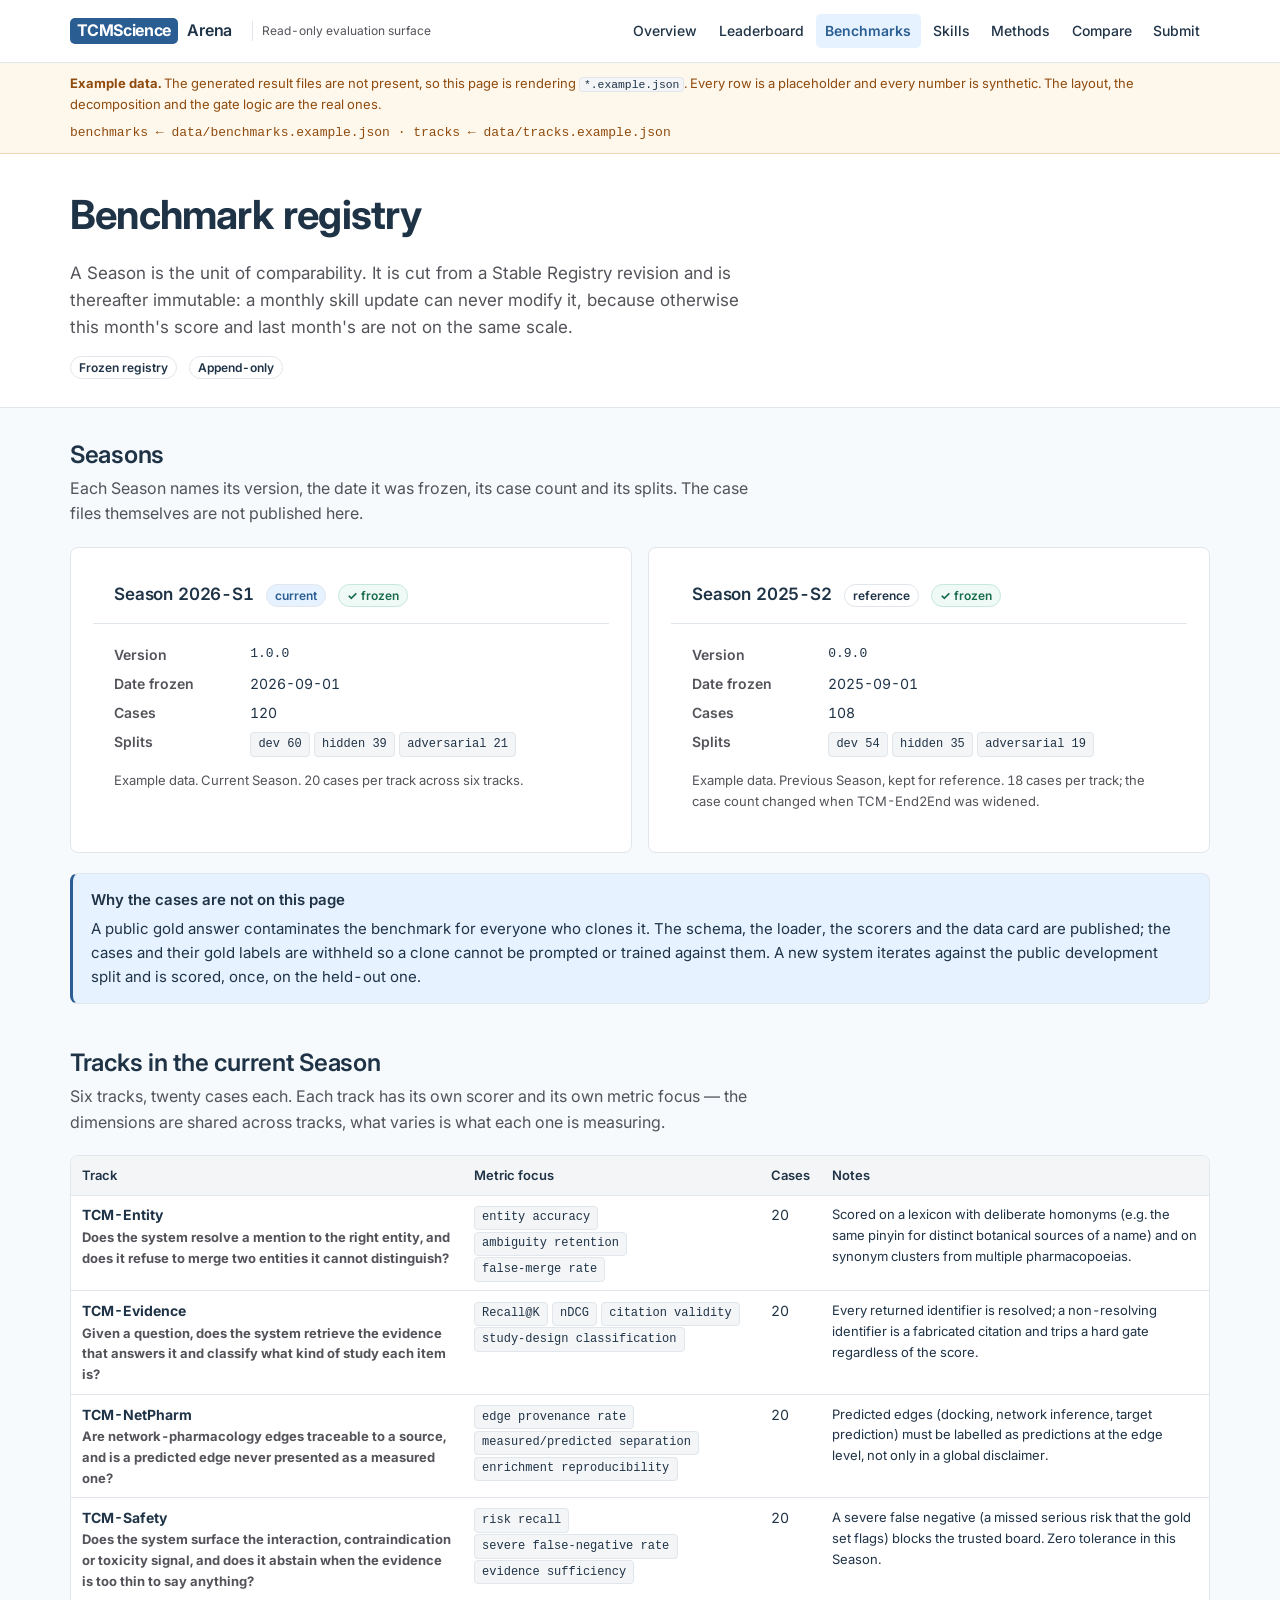
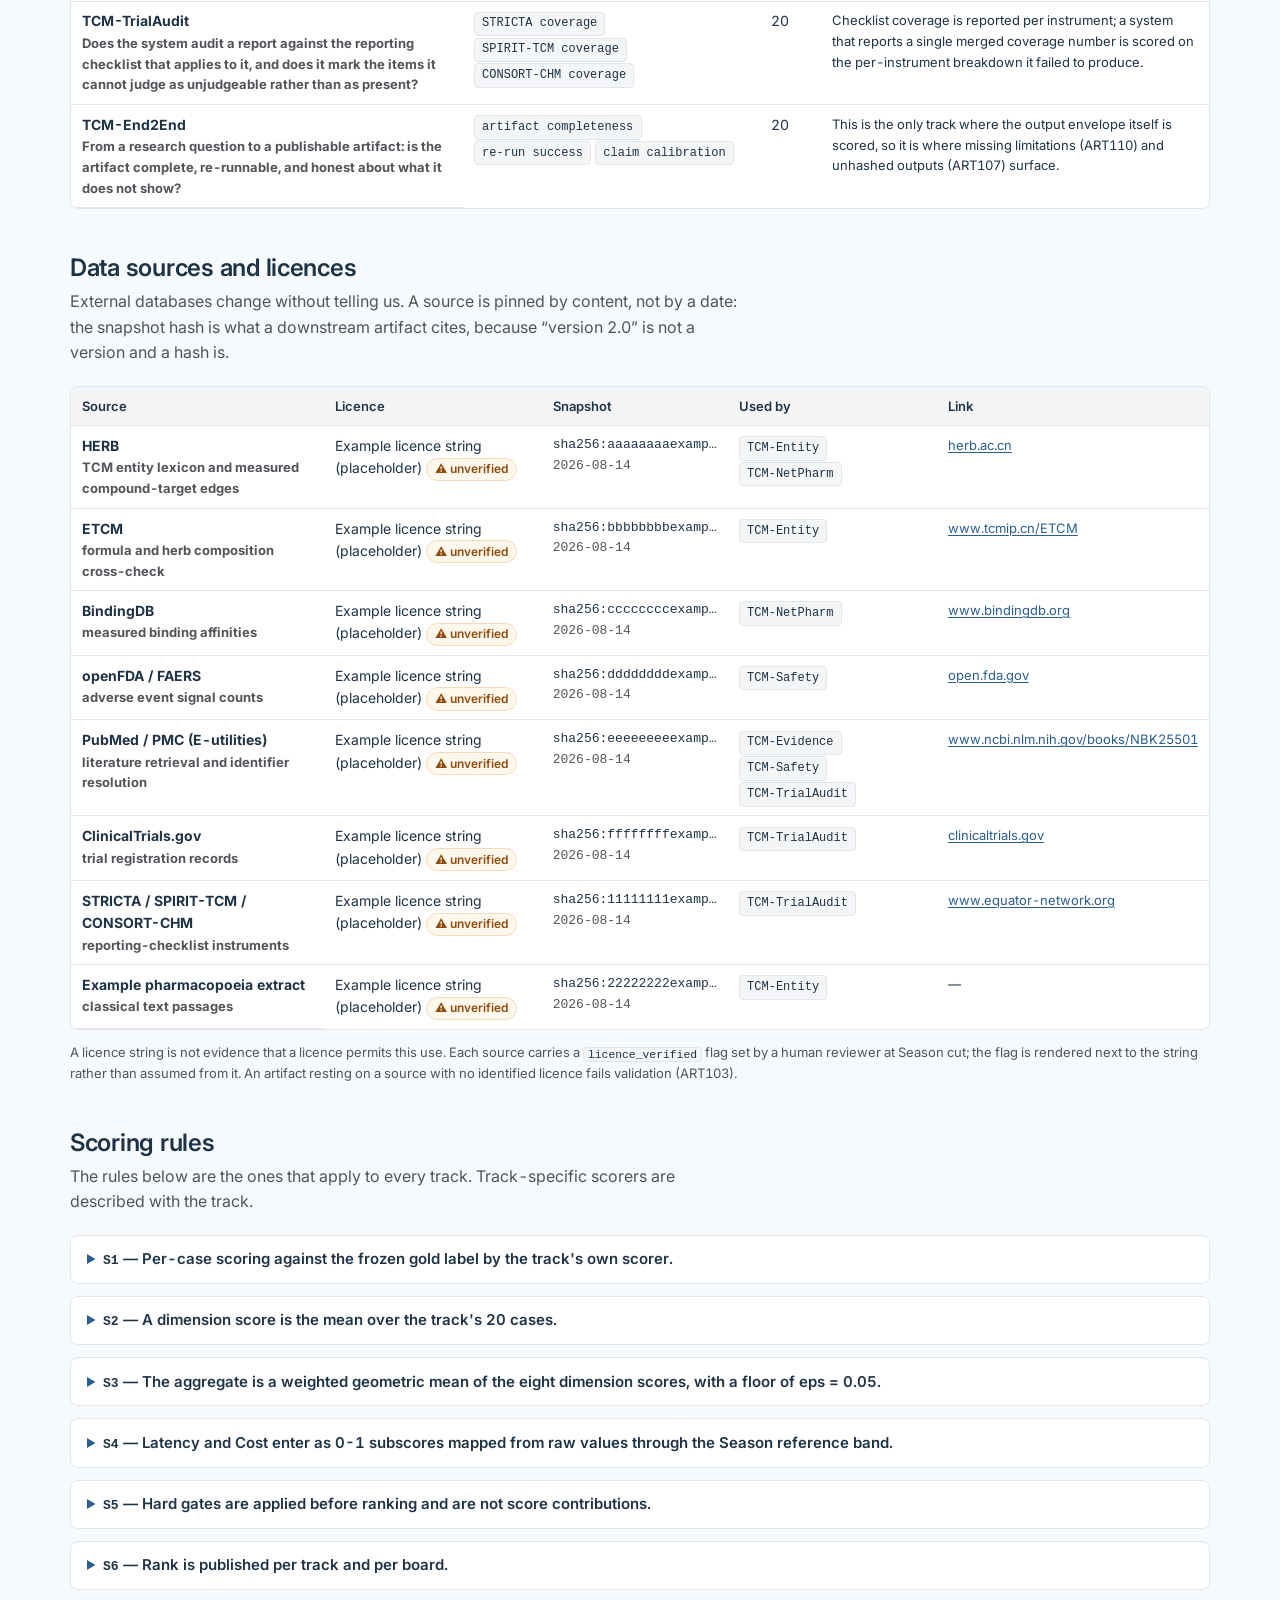
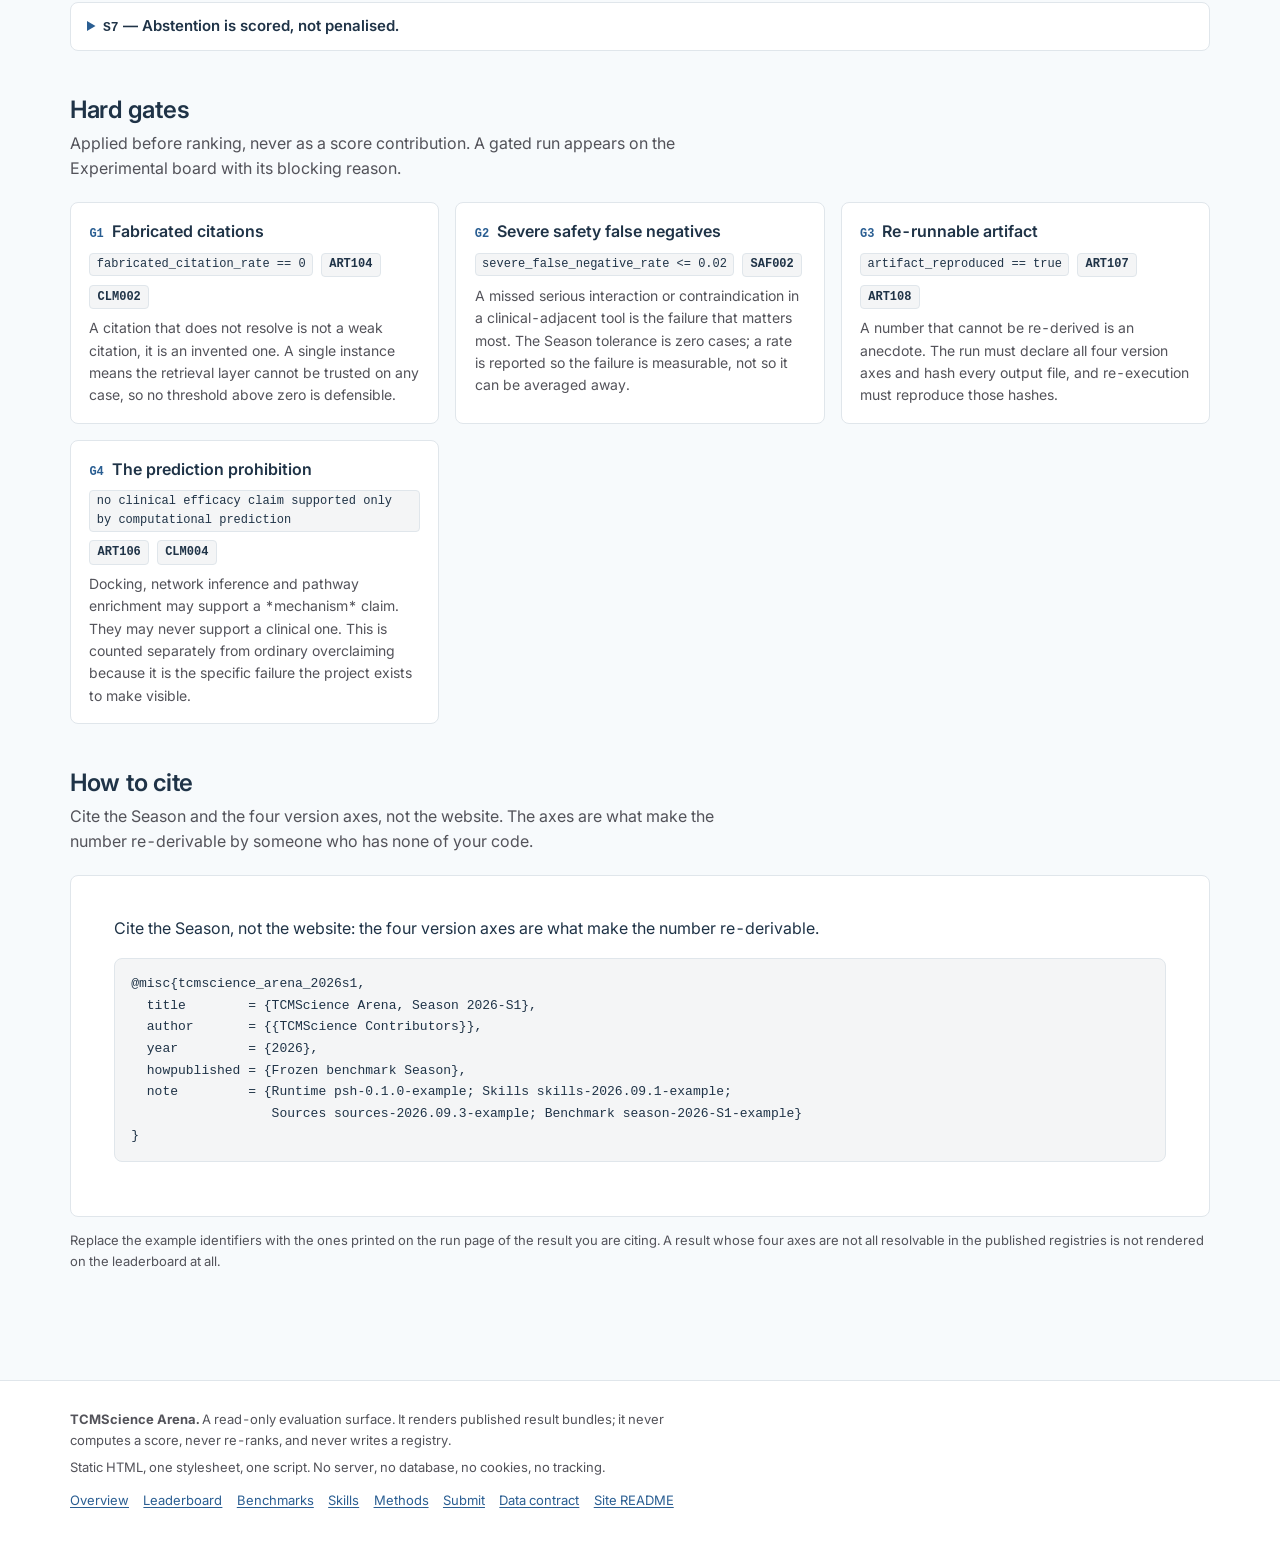
==== arena/web/benchmarks.html @ cb2411a2 "Governance layer: contracts, compiled skills, registry, benchmark harness, Arena (all changes except" ====
<!DOCTYPE html>
<html lang="en">
<head>
<meta charset="utf-8">
<meta name="viewport" content="width=device-width, initial-scale=1">
<title>Benchmark registry — TCMScience Arena</title>
<meta name="description" content="The frozen TCMScience benchmark registry: Seasons, dates frozen, tracks, data sources with licences, scoring rules and how to cite.">
<link rel="preconnect" href="https://fonts.googleapis.com">
<link rel="preconnect" href="https://fonts.gstatic.com" crossorigin>
<link rel="stylesheet" href="https://fonts.googleapis.com/css2?family=Inter:wght@300;400;500;600;700&display=swap">
<link rel="stylesheet" href="assets/style.css">
</head>
<body data-page="benchmarks">
<a class="skip-link" href="#main">Skip to content</a>

<header class="site-header">
  <div class="wrap site-header__inner">
    <a class="brand" href="index.html">
      <span class="brand__mark">TCMScience</span>
      <span class="brand__name">Arena</span>
    </a>
    <span class="brand__sub">Read-only evaluation surface</span>
    <nav class="nav" aria-label="Primary">
      <ul class="nav__list">
        <li><a class="nav__link" href="index.html">Overview</a></li>
        <li><a class="nav__link" href="leaderboard.html">Leaderboard</a></li>
        <li><a class="nav__link" href="benchmarks.html" aria-current="page">Benchmarks</a></li>
        <li><a class="nav__link" href="skills.html">Skills</a></li>
        <li><a class="nav__link" href="methods.html">Methods</a></li>
        <li><a class="nav__link" href="compare.html">Compare</a></li>
        <li><a class="nav__link" href="submit.html">Submit</a></li>
      </ul>
    </nav>
  </div>
</header>

<div id="data-banner" class="data-banner" hidden></div>

<main id="main">
  <div class="page-head">
    <div class="wrap">
      <h1>Benchmark registry</h1>
      <p class="page-head__lede">
        A Season is the unit of comparability. It is cut from a Stable Registry revision and is
        thereafter immutable: a monthly skill update can never modify it, because otherwise this
        month's score and last month's are not on the same scale.
      </p>
      <p class="page-head__meta">
        <span class="badge badge--plain">Frozen registry</span>
        <span class="badge badge--plain">Append-only</span>
      </p>
    </div>
  </div>

  <div class="wrap" id="benchmarks">

    <section class="section" aria-labelledby="seasons-h">
      <h2 id="seasons-h">Seasons</h2>
      <p class="section__lede">
        Each Season names its version, the date it was frozen, its case count and its splits.
        The case files themselves are not published here.
      </p>
      <div class="grid grid--3" id="benchmark-seasons"></div>
      <div class="callout callout--info" style="margin-top:1.25rem">
        <p class="callout__title">Why the cases are not on this page</p>
        <p>
          A public gold answer contaminates the benchmark for everyone who clones it. The schema,
          the loader, the scorers and the data card are published; the cases and their gold labels
          are withheld so a clone cannot be prompted or trained against them. A new system
          iterates against the public development split and is scored, once, on the held-out one.
        </p>
      </div>
    </section>

    <section class="section" aria-labelledby="tracks-h">
      <h2 id="tracks-h">Tracks in the current Season</h2>
      <p class="section__lede">
        Six tracks, twenty cases each. Each track has its own scorer and its own metric focus —
        the dimensions are shared across tracks, what varies is what each one is measuring.
      </p>
      <div class="table-scroll" tabindex="0" role="region" aria-label="Tracks in the current Season">
        <table class="plain">
          <caption class="visually-hidden">Tracks, metric focus, case count and scoring notes</caption>
          <thead>
            <tr>
              <th scope="col">Track</th>
              <th scope="col">Metric focus</th>
              <th scope="col" class="col-num">Cases</th>
              <th scope="col">Notes</th>
            </tr>
          </thead>
          <tbody id="benchmark-tracks"></tbody>
        </table>
      </div>
    </section>

    <section class="section" aria-labelledby="sources-h">
      <h2 id="sources-h">Data sources and licences</h2>
      <p class="section__lede">
        External databases change without telling us. A source is pinned by content, not by a
        date: the snapshot hash is what a downstream artifact cites, because “version 2.0” is not
        a version and a hash is.
      </p>
      <div class="table-scroll" tabindex="0" role="region" aria-label="Data sources and licences">
        <table class="plain">
          <caption class="visually-hidden">Data sources, licences, snapshot hashes and the tracks that use them</caption>
          <thead>
            <tr>
              <th scope="col">Source</th>
              <th scope="col">Licence</th>
              <th scope="col">Snapshot</th>
              <th scope="col">Used by</th>
              <th scope="col">Link</th>
            </tr>
          </thead>
          <tbody id="benchmark-sources"></tbody>
        </table>
      </div>
      <p class="small muted" style="margin-top:0.75rem">
        A licence string is not evidence that a licence permits this use. Each source carries a
        <code>licence_verified</code> flag set by a human reviewer at Season cut; the flag is
        rendered next to the string rather than assumed from it. An artifact resting on a source
        with no identified licence fails validation (ART103).
      </p>
    </section>

    <section class="section" aria-labelledby="rules-h">
      <h2 id="rules-h">Scoring rules</h2>
      <p class="section__lede">
        The rules below are the ones that apply to every track. Track-specific scorers are
        described with the track.
      </p>
      <div id="benchmark-rules"></div>
    </section>

    <section class="section" aria-labelledby="gates-b-h">
      <h2 id="gates-b-h">Hard gates</h2>
      <p class="section__lede">
        Applied before ranking, never as a score contribution. A gated run appears on the
        Experimental board with its blocking reason.
      </p>
      <div class="grid grid--2" id="benchmark-gates"></div>
    </section>

    <section class="section" aria-labelledby="cite-h">
      <h2 id="cite-h">How to cite</h2>
      <p class="section__lede">
        Cite the Season and the four version axes, not the website. The axes are what make the
        number re-derivable by someone who has none of your code.
      </p>
      <div class="card"><div class="card__body" id="benchmark-citation"></div></div>
      <p class="small muted" style="margin-top:0.85rem">
        Replace the example identifiers with the ones printed on the run page of the result you
        are citing. A result whose four axes are not all resolvable in the published registries is
        not rendered on the leaderboard at all.
      </p>
    </section>

  </div>
</main>

<footer class="site-footer">
  <div class="wrap">
    <p>
      <strong>TCMScience Arena.</strong> A read-only evaluation surface. It renders published
      result bundles; it never computes a score, never re-ranks, and never writes a registry.
    </p>
    <p>
      Static HTML, one stylesheet, one script. No server, no database, no cookies, no tracking.
    </p>
    <ul class="site-footer__links">
      <li><a href="index.html">Overview</a></li>
      <li><a href="leaderboard.html">Leaderboard</a></li>
      <li><a href="benchmarks.html">Benchmarks</a></li>
      <li><a href="skills.html">Skills</a></li>
      <li><a href="methods.html">Methods</a></li>
      <li><a href="submit.html">Submit</a></li>
      <li><a href="data/README.md">Data contract</a></li>
      <li><a href="README.md">Site README</a></li>
    </ul>
  </div>
</footer>

<script src="assets/fallback-data.js" defer></script>
<script src="assets/app.js" defer></script>
</body>
</html>
---- arena/web/assets/style.css ----
/* ==========================================================================
   TCMScience Arena — single stylesheet.
   Static, no build step, no CDN. Design tokens are the real Biomni values.
   Light mode only. Contrast targets WCAG AA (see notes on --secondary).
   ========================================================================== */

:root {
  /* --- tokens (hsl, space-separated, per the reference) ------------------ */
  --background: 210 50% 98%;
  --foreground: 210 40% 20%;
  --card: 0 0% 100%;
  --primary: 210 55% 37%;
  --primary-foreground: 0 0% 98%;
  --secondary: 175 50% 51%;
  --muted: 210 10% 96%;
  --muted-foreground: 240 3.8% 46.1%;
  --accent: 210 100% 95%;
  --border: 210 20% 90%;
  --radius: 0.5rem;

  /* --- derived ----------------------------------------------------------- */
  /* --muted-foreground is 4.4:1 on --muted, which fails AA for small text.
     Small print uses the darkened variant (7.1:1); the original token is kept
     for large text and non-essential metadata only. */
  --muted-foreground-strong: 240 4% 34%;
  /* --secondary (teal) is 2.4:1 on white: decoration and fills only, never
     text. Anything that must be read uses --primary (6.7:1) or --foreground. */
  --secondary-ink: 175 65% 26%;      /* readable teal for text, 4.9:1 on white */
  --primary-hover: 210 58% 30%;
  --danger-ink: 0 62% 38%;           /* 6.4:1 on white */
  --warn-ink: 28 82% 31%;            /* 6.3:1 on white */
  --ok-ink: 158 62% 26%;             /* 6.1:1 on white */
  --danger-bg: 0 70% 97%;
  --warn-bg: 40 90% 96%;
  --ok-bg: 158 55% 96%;
  --danger-border: 0 55% 88%;
  --warn-border: 35 70% 84%;
  --ok-border: 158 40% 84%;

  --font-sans: "Inter", -apple-system, BlinkMacSystemFont, "Segoe UI", Roboto,
               "Helvetica Neue", Arial, sans-serif;
  --font-mono: ui-monospace, SFMono-Regular, Menlo, Monaco, Consolas,
               "Liberation Mono", "Courier New", monospace;

  --wrap: 1180px;
  --shadow-card: none;               /* no drop shadows: border only */
}

/* ==========================================================================
   Base
   ========================================================================== */

*, *::before, *::after { box-sizing: border-box; }

html { -webkit-text-size-adjust: 100%; }

body {
  margin: 0;
  background: hsl(var(--background));
  color: hsl(var(--foreground));
  font-family: var(--font-sans);
  font-size: 16px;
  font-weight: 400;
  line-height: 1.6;
  font-feature-settings: "tnum" 1;
  -webkit-font-smoothing: antialiased;
}

h1, h2, h3, h4 {
  font-weight: 600;
  line-height: 1.25;
  letter-spacing: -0.011em;
  margin: 0 0 0.5em;
  color: hsl(var(--foreground));
}

h1 { font-size: clamp(1.75rem, 1.3rem + 1.6vw, 2.5rem); font-weight: 700; letter-spacing: -0.02em; }
h2 { font-size: clamp(1.25rem, 1.1rem + 0.6vw, 1.5rem); }
h3 { font-size: 1.0625rem; }
h4 { font-size: 0.9375rem; }

p { margin: 0 0 1em; }
p:last-child, ul:last-child, ol:last-child { margin-bottom: 0; }

a { color: hsl(var(--primary)); text-decoration-thickness: 1px; text-underline-offset: 2px; }
a:hover { color: hsl(var(--primary-hover)); }

ul, ol { margin: 0 0 1em; padding-left: 1.25em; }
li { margin-bottom: 0.35em; }
li:last-child { margin-bottom: 0; }

code, kbd, samp, pre { font-family: var(--font-mono); font-size: 0.875em; }

code {
  background: hsl(var(--muted));
  border: 1px solid hsl(var(--border));
  border-radius: 4px;
  padding: 0.05em 0.35em;
  color: hsl(var(--foreground));
  white-space: nowrap;
}

pre {
  background: hsl(var(--muted));
  border: 1px solid hsl(var(--border));
  border-radius: var(--radius);
  padding: 0.9rem 1rem;
  overflow-x: auto;
  margin: 0 0 1em;
  line-height: 1.55;
}
pre code { background: none; border: 0; padding: 0; white-space: pre; font-size: 0.8125rem; }

hr { border: 0; border-top: 1px solid hsl(var(--border)); margin: 2rem 0; }

:focus-visible {
  outline: 2px solid hsl(var(--primary));
  outline-offset: 2px;
  border-radius: 3px;
}

.skip-link {
  position: absolute; left: -9999px; top: 0; z-index: 50;
  background: hsl(var(--card)); color: hsl(var(--primary));
  padding: 0.6rem 1rem; border: 1px solid hsl(var(--border));
  border-radius: 0 0 var(--radius) 0; font-weight: 600;
}
.skip-link:focus { left: 0; }

.visually-hidden {
  position: absolute; width: 1px; height: 1px; padding: 0; margin: -1px;
  overflow: hidden; clip: rect(0 0 0 0); white-space: nowrap; border: 0;
}

/* ==========================================================================
   Layout
   ========================================================================== */

.wrap { width: 100%; max-width: var(--wrap); margin: 0 auto; padding: 0 1.25rem; }

.site-header {
  background: hsl(var(--card));
  border-bottom: 1px solid hsl(var(--border));
  position: relative;
  z-index: 10;
}

.site-header__inner {
  display: flex; align-items: center; gap: 1.25rem;
  min-height: 62px; flex-wrap: wrap;
  padding-top: 0.5rem; padding-bottom: 0.5rem;
}

.brand { display: flex; align-items: baseline; gap: 0.55rem; text-decoration: none; color: inherit; }
.brand__mark {
  font-weight: 700; font-size: 1rem; letter-spacing: -0.02em;
  color: hsl(var(--card)); background: hsl(var(--primary));
  border-radius: 5px; padding: 0.15rem 0.45rem; line-height: 1.3;
}
.brand__name { font-weight: 600; font-size: 1rem; letter-spacing: -0.01em; }
.brand:hover .brand__name { color: hsl(var(--primary)); }
.brand__sub {
  font-size: 0.75rem; color: hsl(var(--muted-foreground-strong));
  border-left: 1px solid hsl(var(--border)); padding-left: 0.55rem;
}

.nav { margin-left: auto; }
.nav__list { display: flex; flex-wrap: wrap; gap: 0.15rem; list-style: none; margin: 0; padding: 0; }
.nav__list li { margin: 0; }
.nav__link {
  display: block; padding: 0.35rem 0.6rem; border-radius: 5px;
  font-size: 0.875rem; font-weight: 500; text-decoration: none;
  color: hsl(var(--foreground));
}
.nav__link:hover { background: hsl(var(--accent)); color: hsl(var(--primary)); }
.nav__link[aria-current="page"] { background: hsl(var(--accent)); color: hsl(var(--primary)); font-weight: 600; }

main { display: block; padding-bottom: 4rem; }

.page-head {
  background: hsl(var(--card));
  border-bottom: 1px solid hsl(var(--border));
  padding: 2.25rem 0 1.75rem;
  margin-bottom: 2rem;
}
.page-head--plain { background: none; border-bottom: 0; padding-bottom: 0.5rem; }
.page-head__lede {
  max-width: 62ch; font-size: 1.0625rem; color: hsl(var(--muted-foreground-strong));
  margin: 0.5rem 0 0;
}
.page-head__meta {
  margin-top: 0.9rem; display: flex; flex-wrap: wrap; gap: 0.4rem 0.75rem;
  align-items: center; font-size: 0.8125rem; color: hsl(var(--muted-foreground-strong));
}

.section { margin-bottom: 2.75rem; }
.section > h2 { margin-bottom: 0.35rem; }
.section__lede { max-width: 68ch; color: hsl(var(--muted-foreground-strong)); margin-bottom: 1.25rem; }

.grid { display: grid; gap: 1rem; }
.grid--2 { grid-template-columns: repeat(auto-fit, minmax(280px, 1fr)); }
.grid--3 { grid-template-columns: repeat(auto-fit, minmax(240px, 1fr)); }
.grid--4 { grid-template-columns: repeat(auto-fit, minmax(190px, 1fr)); }

.site-footer {
  border-top: 1px solid hsl(var(--border));
  background: hsl(var(--card));
  padding: 1.75rem 0 2.25rem;
  font-size: 0.8125rem;
  color: hsl(var(--muted-foreground-strong));
}
.site-footer p { margin-bottom: 0.4rem; max-width: 76ch; }
.site-footer__links { display: flex; flex-wrap: wrap; gap: 0.35rem 0.9rem; margin: 0.75rem 0 0; padding: 0; list-style: none; }

/* ==========================================================================
   Card
   ========================================================================== */

.card {
  background: hsl(var(--card));
  border: 1px solid hsl(var(--border));
  border-radius: var(--radius);
  padding: 1.25rem 1.35rem;
  box-shadow: var(--shadow-card);
}
.card--flush { padding: 0; overflow: hidden; }
.card__head {
  padding: 1rem 1.35rem; border-bottom: 1px solid hsl(var(--border));
  display: flex; align-items: baseline; gap: 0.75rem; flex-wrap: wrap;
}
.card__head h2, .card__head h3 { margin: 0; }
.card__body { padding: 1.25rem 1.35rem; }
.card__foot {
  padding: 0.85rem 1.35rem; border-top: 1px solid hsl(var(--border));
  background: hsl(var(--muted)); font-size: 0.8125rem;
  color: hsl(var(--muted-foreground-strong));
}
.card__title { margin: 0 0 0.4rem; }
.card__text { font-size: 0.9375rem; color: hsl(var(--muted-foreground-strong)); margin: 0; }
.card--link { display: block; text-decoration: none; color: inherit; }
.card--link:hover { border-color: hsl(var(--primary)); }
.card--link:hover .card__title { color: hsl(var(--primary)); }
.card__more { display: inline-block; margin-top: 0.65rem; font-size: 0.875rem; font-weight: 500; color: hsl(var(--primary)); }

/* ==========================================================================
   Stat row
   ========================================================================== */

.stat-row {
  display: grid; gap: 1px; background: hsl(var(--border));
  border: 1px solid hsl(var(--border)); border-radius: var(--radius); overflow: hidden;
  grid-template-columns: repeat(auto-fit, minmax(150px, 1fr));
}
.stat { background: hsl(var(--card)); padding: 1rem 1.15rem; margin: 0; }
.stat__value {
  display: block; font-size: 1.75rem; font-weight: 700; letter-spacing: -0.02em;
  line-height: 1.15; font-variant-numeric: tabular-nums;
}
.stat__label { display: block; font-size: 0.8125rem; font-weight: 600; margin-top: 0.15rem; }
.stat__note { display: block; font-size: 0.75rem; color: hsl(var(--muted-foreground-strong)); margin-top: 0.2rem; }

/* ==========================================================================
   Badges, chips, pills
   ========================================================================== */

.badge {
  display: inline-flex; align-items: center; gap: 0.3em;
  font-size: 0.75rem; font-weight: 600; line-height: 1.5;
  padding: 0.1rem 0.5rem; border-radius: 999px;
  border: 1px solid hsl(var(--border)); background: hsl(var(--muted));
  color: hsl(var(--foreground)); white-space: nowrap;
}
.badge--ok      { background: hsl(var(--ok-bg));     border-color: hsl(var(--ok-border));     color: hsl(var(--ok-ink)); }
.badge--warn    { background: hsl(var(--warn-bg));   border-color: hsl(var(--warn-border));   color: hsl(var(--warn-ink)); }
.badge--danger  { background: hsl(var(--danger-bg)); border-color: hsl(var(--danger-border)); color: hsl(var(--danger-ink)); }
.badge--info    { background: hsl(var(--accent));    border-color: hsl(var(--border));        color: hsl(var(--primary)); }
.badge--plain   { background: hsl(var(--card)); }
.badge__glyph   { font-weight: 700; }

.chip-list { display: flex; flex-wrap: wrap; gap: 0.3rem; list-style: none; margin: 0; padding: 0; }
.chip-list li { margin: 0; }
.chip {
  display: inline-block; font-family: var(--font-mono); font-size: 0.75rem;
  padding: 0.1rem 0.45rem; border-radius: 4px;
  background: hsl(var(--muted)); border: 1px solid hsl(var(--border));
  color: hsl(var(--foreground));
}
.chip--code { font-weight: 600; }
.chip--danger { background: hsl(var(--danger-bg)); border-color: hsl(var(--danger-border)); color: hsl(var(--danger-ink)); }
.chip--warn   { background: hsl(var(--warn-bg));   border-color: hsl(var(--warn-border));   color: hsl(var(--warn-ink)); }

.dot {
  display: inline-block; width: 7px; height: 7px; border-radius: 50%;
  background: hsl(var(--secondary)); margin-right: 0.4em; vertical-align: 1px;
}

/* ==========================================================================
   Buttons and form controls
   ========================================================================== */

.btn {
  display: inline-block; font: inherit; font-size: 0.875rem; font-weight: 600;
  padding: 0.45rem 0.9rem; border-radius: 6px; cursor: pointer;
  border: 1px solid hsl(var(--primary)); background: hsl(var(--primary));
  color: hsl(var(--primary-foreground)); text-decoration: none;
}
.btn:hover { background: hsl(var(--primary-hover)); border-color: hsl(var(--primary-hover)); color: hsl(var(--primary-foreground)); }
.btn--ghost { background: hsl(var(--card)); color: hsl(var(--primary)); }
.btn--ghost:hover { background: hsl(var(--accent)); color: hsl(var(--primary)); border-color: hsl(var(--primary)); }
.btn--sm { font-size: 0.8125rem; padding: 0.3rem 0.6rem; }

.field { display: flex; flex-direction: column; gap: 0.3rem; }
.field__label { font-size: 0.8125rem; font-weight: 600; }
.field__hint { font-size: 0.75rem; color: hsl(var(--muted-foreground-strong)); }

select, input[type="search"], input[type="text"] {
  font: inherit; font-size: 0.875rem;
  padding: 0.4rem 0.55rem;
  border: 1px solid hsl(var(--border)); border-radius: 6px;
  background: hsl(var(--card)); color: hsl(var(--foreground));
  min-height: 36px; max-width: 100%;
}
select:hover, input[type="search"]:hover { border-color: hsl(var(--primary)); }

.filters {
  display: grid; gap: 1rem 1.25rem; align-items: end;
  grid-template-columns: repeat(auto-fit, minmax(190px, 1fr));
}
.filters__group { border: 0; margin: 0; padding: 0; min-width: 0; }
.filters__group legend {
  font-size: 0.8125rem; font-weight: 600; padding: 0; margin-bottom: 0.3rem;
}
.filters__radios { display: flex; flex-wrap: wrap; gap: 0.3rem; }
.filters__radio {
  display: inline-flex; align-items: center; gap: 0.35rem;
  font-size: 0.8125rem; font-weight: 500;
  border: 1px solid hsl(var(--border)); border-radius: 999px;
  padding: 0.3rem 0.7rem; background: hsl(var(--card)); cursor: pointer;
}
.filters__radio:hover { border-color: hsl(var(--primary)); }
.filters__radio input { accent-color: hsl(var(--primary)); margin: 0; }
.filters__radio:has(input:checked) {
  border-color: hsl(var(--primary)); background: hsl(var(--accent)); color: hsl(var(--primary));
  font-weight: 600;
}
.filters__footer {
  display: flex; flex-wrap: wrap; gap: 0.75rem; align-items: center;
  justify-content: space-between; margin-top: 1rem;
  padding-top: 0.9rem; border-top: 1px solid hsl(var(--border));
}
.filters__count { font-size: 0.8125rem; color: hsl(var(--muted-foreground-strong)); }

/* ==========================================================================
   Table
   ========================================================================== */

.table-scroll {
  overflow-x: auto;
  border: 1px solid hsl(var(--border));
  border-radius: var(--radius);
  background: hsl(var(--card));
}
.table-scroll:focus-visible { outline: 2px solid hsl(var(--primary)); outline-offset: -2px; }

table.data-table {
  border-collapse: collapse;
  width: 100%;
  font-size: 0.8125rem;
  font-variant-numeric: tabular-nums;
}
table.data-table caption {
  caption-side: top; text-align: left;
  padding: 0.85rem 1rem 0.75rem;
  font-size: 0.8125rem; color: hsl(var(--muted-foreground-strong));
  border-bottom: 1px solid hsl(var(--border));
}
table.data-table th, table.data-table td {
  padding: 0.5rem 0.55rem;
  border-bottom: 1px solid hsl(var(--border));
  text-align: left;
  vertical-align: top;
}
table.data-table thead th {
  position: sticky; top: 0; z-index: 2;
  background: hsl(var(--muted));
  font-size: 0.75rem; font-weight: 600; line-height: 1.25;
  color: hsl(var(--foreground));
  border-bottom: 1px solid hsl(var(--border));
  padding-top: 0.6rem; padding-bottom: 0.6rem;
}
table.data-table tbody tr:last-child td { border-bottom: 0; }
table.data-table tbody tr:hover { background: hsl(var(--accent)); }
table.data-table tbody tr.is-blocked { background: hsl(var(--warn-bg)); }
table.data-table tbody tr.is-blocked:hover { background: hsl(var(--warn-bg)); }

.col-num { text-align: right; }
th.col-num, td.col-num { text-align: right; }

.sort-btn {
  font: inherit; font-size: inherit; font-weight: inherit; color: inherit;
  background: none; border: 0; padding: 0; cursor: pointer;
  display: inline-flex; align-items: baseline; gap: 0.25em; text-align: left;
}
.sort-btn:hover { color: hsl(var(--primary)); text-decoration: underline; }
.sort-btn__glyph { font-size: 0.7em; opacity: 0.45; }
th[aria-sort="ascending"] .sort-btn__glyph,
th[aria-sort="descending"] .sort-btn__glyph { opacity: 1; color: hsl(var(--primary)); }
th[aria-sort="ascending"], th[aria-sort="descending"] { background: hsl(var(--accent)); }

.cell-system { min-width: 190px; }
.cell-system__name { font-weight: 600; font-size: 0.8438rem; }
.cell-system__meta { font-size: 0.75rem; color: hsl(var(--muted-foreground-strong)); margin-top: 0.1rem; }
.cell-system__flags { margin-top: 0.25rem; display: flex; flex-wrap: wrap; gap: 0.25rem; }
a.row-link { text-decoration: none; }
a.row-link:hover .cell-system__name { text-decoration: underline; }

.rank { font-weight: 700; font-size: 0.875rem; }
.rank--none { color: hsl(var(--muted-foreground-strong)); font-weight: 500; }

/* score cell: number + a bar. The bar is decorative; the number carries it. */
.meter { min-width: 62px; }
.meter__value { display: block; font-weight: 600; font-size: 0.8125rem; line-height: 1.3; }
.meter__value--null { color: hsl(var(--muted-foreground-strong)); font-weight: 500; }
.meter__bar {
  display: block; height: 3px; margin-top: 3px; border-radius: 2px;
  background: hsl(var(--muted)); overflow: hidden;
}
.meter__fill { display: block; height: 100%; background: hsl(var(--primary)); opacity: 0.75; }
.meter__raw { display: block; font-size: 0.6875rem; color: hsl(var(--muted-foreground-strong)); margin-top: 2px; }
.meter--aggregate .meter__value { font-size: 0.9375rem; font-weight: 700; }
.meter--aggregate .meter__fill { opacity: 1; }
.meter__ci { font-size: 0.6875rem; font-weight: 500; color: hsl(var(--muted-foreground-strong)); }

table.data-table tfoot td {
  border-top: 1px solid hsl(var(--border));
  background: hsl(var(--muted)); font-size: 0.75rem;
  color: hsl(var(--muted-foreground-strong));
  padding: 0.7rem 0.55rem;
}

/* ==========================================================================
   Callouts, gates, notes
   ========================================================================== */

.callout {
  border: 1px solid hsl(var(--border)); border-left-width: 3px;
  border-radius: var(--radius); padding: 0.9rem 1.1rem;
  background: hsl(var(--card)); margin: 0 0 1.25rem;
}
.callout > :last-child { margin-bottom: 0; }
.callout__title { font-weight: 600; margin: 0 0 0.3rem; font-size: 0.9375rem; }
.callout--info   { border-left-color: hsl(var(--primary));  background: hsl(var(--accent)); }
.callout--warn   { border-left-color: hsl(var(--warn-ink)); background: hsl(var(--warn-bg)); }
.callout--danger { border-left-color: hsl(var(--danger-ink)); background: hsl(var(--danger-bg)); }
.callout--ok     { border-left-color: hsl(var(--ok-ink));   background: hsl(var(--ok-bg)); }
.callout p, .callout li { font-size: 0.9375rem; }

.data-banner {
  border-bottom: 1px solid hsl(var(--warn-border));
  background: hsl(var(--warn-bg));
  color: hsl(var(--warn-ink));
  font-size: 0.8125rem;
}
.data-banner__inner { padding: 0.6rem 1.25rem; display: flex; gap: 0.5rem; flex-wrap: wrap; align-items: baseline; }
.data-banner strong { font-weight: 700; }

.gate {
  border: 1px solid hsl(var(--border)); border-radius: var(--radius);
  background: hsl(var(--card)); padding: 1rem 1.15rem;
}
.gate__head { display: flex; align-items: baseline; gap: 0.5rem; flex-wrap: wrap; margin-bottom: 0.4rem; }
.gate__id { font-family: var(--font-mono); font-size: 0.75rem; font-weight: 700; color: hsl(var(--primary)); }
.gate__name { font-weight: 600; }
.gate__rule { font-family: var(--font-mono); font-size: 0.75rem; color: hsl(var(--foreground)); background: hsl(var(--muted)); border: 1px solid hsl(var(--border)); border-radius: 4px; padding: 0.05rem 0.4rem; }
.gate__text { font-size: 0.875rem; color: hsl(var(--muted-foreground-strong)); margin: 0.5rem 0 0; }

/* ==========================================================================
   Definition lists / key-value
   ========================================================================== */

.kv { display: grid; grid-template-columns: minmax(120px, max-content) 1fr; gap: 0.4rem 1rem; margin: 0; font-size: 0.875rem; }
.kv dt { font-weight: 600; color: hsl(var(--muted-foreground-strong)); }
.kv dd { margin: 0; min-width: 0; overflow-wrap: anywhere; }
.kv--mono dd { font-family: var(--font-mono); font-size: 0.8125rem; }

/* ==========================================================================
   Prose (methods, submit, benchmarks narrative)
   ========================================================================== */

.prose { max-width: 74ch; }
.prose h2 { margin-top: 2.25rem; padding-top: 0.25rem; }
.prose h3 { margin-top: 1.75rem; }
.prose h2:first-child, .prose h3:first-child { margin-top: 0; }
.prose p, .prose li { font-size: 1rem; }
.prose ul, .prose ol { padding-left: 1.35em; }
.prose code { font-size: 0.85em; }
.prose blockquote {
  margin: 1.25rem 0; padding: 0.1rem 0 0.1rem 1.1rem;
  border-left: 3px solid hsl(var(--secondary));
  color: hsl(var(--muted-foreground-strong));
}
.prose blockquote p { font-size: 0.9688rem; }
.prose table { border-collapse: collapse; width: 100%; font-size: 0.875rem; margin: 0 0 1.5rem; }
.prose th, .prose td { border: 1px solid hsl(var(--border)); padding: 0.5rem 0.65rem; text-align: left; vertical-align: top; }
.prose th { background: hsl(var(--muted)); font-weight: 600; }
.prose__note { font-size: 0.875rem; color: hsl(var(--muted-foreground-strong)); }

.formula {
  font-family: var(--font-mono); font-size: 0.875rem;
  background: hsl(var(--muted)); border: 1px solid hsl(var(--border));
  border-radius: var(--radius); padding: 0.85rem 1rem; margin: 0 0 1.25rem;
  overflow-x: auto;
}

details.disclosure {
  border: 1px solid hsl(var(--border)); border-radius: var(--radius);
  background: hsl(var(--card)); padding: 0.7rem 1rem; margin-bottom: 0.75rem;
}
details.disclosure > summary { cursor: pointer; font-weight: 600; font-size: 0.9375rem; }
details.disclosure > summary::marker { color: hsl(var(--primary)); }
details.disclosure[open] > summary { margin-bottom: 0.6rem; }
details.disclosure > :last-child { margin-bottom: 0; }

/* ==========================================================================
   Trace (run page)
   ========================================================================== */

.trace { list-style: none; margin: 0; padding: 0; }
.trace__item {
  display: grid; grid-template-columns: 2.1rem 1fr; gap: 0 0.85rem;
  padding: 0.7rem 0; border-bottom: 1px solid hsl(var(--border));
}
.trace__item:last-child { border-bottom: 0; }
.trace__step {
  font-family: var(--font-mono); font-size: 0.75rem; font-weight: 700;
  color: hsl(var(--primary)); background: hsl(var(--accent));
  border: 1px solid hsl(var(--border)); border-radius: 4px;
  text-align: center; padding: 0.1rem 0; height: 1.5rem; line-height: 1.3;
}
.trace__item--fail .trace__step { background: hsl(var(--danger-bg)); color: hsl(var(--danger-ink)); border-color: hsl(var(--danger-border)); }
.trace__name { font-weight: 600; font-size: 0.875rem; }
.trace__kind { font-family: var(--font-mono); font-size: 0.6875rem; color: hsl(var(--muted-foreground-strong)); text-transform: uppercase; letter-spacing: 0.03em; }
.trace__summary { font-size: 0.875rem; margin: 0.15rem 0 0; }
.trace__note { font-size: 0.8125rem; color: hsl(var(--muted-foreground-strong)); margin: 0.25rem 0 0; }
.trace__meta { font-size: 0.75rem; color: hsl(var(--muted-foreground-strong)); margin-top: 0.25rem; font-family: var(--font-mono); }

.claim { border: 1px solid hsl(var(--border)); border-radius: var(--radius); padding: 0.9rem 1.1rem; background: hsl(var(--card)); margin-bottom: 0.75rem; }
.claim--refused { border-color: hsl(var(--danger-border)); background: hsl(var(--danger-bg)); }
.claim--caveat { border-color: hsl(var(--warn-border)); background: hsl(var(--warn-bg)); }
.claim__head { display: flex; flex-wrap: wrap; gap: 0.4rem 0.6rem; align-items: center; margin-bottom: 0.4rem; }
.claim__id { font-family: var(--font-mono); font-size: 0.75rem; font-weight: 700; }
.claim__text { margin: 0 0 0.5rem; font-size: 0.9375rem; }
.claim__codes { display: flex; flex-wrap: wrap; gap: 0.3rem; margin-top: 0.5rem; }
.claim__reasons { margin: 0.5rem 0 0; padding-left: 1.1rem; font-size: 0.875rem; }
.claim__reasons li { margin-bottom: 0.2rem; }

.artifact { display: flex; flex-wrap: wrap; gap: 0.35rem 0.75rem; align-items: baseline; padding: 0.5rem 0; border-bottom: 1px solid hsl(var(--border)); font-size: 0.875rem; }
.artifact:last-child { border-bottom: 0; }
.artifact__path { font-family: var(--font-mono); font-size: 0.8125rem; font-weight: 600; }
.artifact__hash { font-family: var(--font-mono); font-size: 0.6875rem; color: hsl(var(--muted-foreground-strong)); word-break: break-all; }
.artifact__desc { flex: 1 1 100%; font-size: 0.8125rem; color: hsl(var(--muted-foreground-strong)); }

.budget { display: grid; gap: 0.7rem; }
.budget__row { font-size: 0.875rem; }
.budget__label { display: flex; justify-content: space-between; gap: 1rem; margin-bottom: 0.2rem; }
.budget__track { height: 6px; border-radius: 3px; background: hsl(var(--muted)); border: 1px solid hsl(var(--border)); overflow: hidden; }
.budget__fill { height: 100%; background: hsl(var(--primary)); }
.budget__fill--over { background: hsl(var(--danger-ink)); }

.empty-state {
  border: 1px dashed hsl(var(--border)); border-radius: var(--radius);
  background: hsl(var(--card)); padding: 2rem 1.5rem; text-align: center;
}
.empty-state h3 { margin-bottom: 0.35rem; }
.empty-state p { color: hsl(var(--muted-foreground-strong)); max-width: 52ch; margin: 0 auto 0.75rem; }

/* ==========================================================================
   Compare
   ========================================================================== */

.compare-grid { display: grid; grid-template-columns: minmax(0, 1fr) minmax(0, 1fr); gap: 1rem; align-items: start; }
.compare-track { border-top: 1px solid hsl(var(--border)); padding-top: 1rem; margin-top: 1rem; }
.compare-track:first-of-type { border-top: 0; padding-top: 0; margin-top: 0; }
.compare-pair { display: grid; grid-template-columns: 1fr 1fr; gap: 0.75rem; }
.compare-panel { border: 1px solid hsl(var(--border)); border-radius: var(--radius); padding: 0.85rem 1rem; background: hsl(var(--card)); }
.compare-panel--blocked { border-color: hsl(var(--warn-border)); background: hsl(var(--warn-bg)); }
.compare-panel__name { font-weight: 600; font-size: 0.9375rem; margin: 0 0 0.15rem; }
.compare-panel__meta { font-size: 0.75rem; color: hsl(var(--muted-foreground-strong)); margin: 0 0 0.6rem; }
.dim-row { display: grid; grid-template-columns: minmax(90px, 1fr) 3.5rem 3.5rem; gap: 0.5rem; align-items: center; font-size: 0.8125rem; padding: 0.18rem 0; }
.dim-row__label { color: hsl(var(--muted-foreground-strong)); }
.dim-row__value { text-align: right; font-variant-numeric: tabular-nums; font-weight: 600; }
.dim-row__value--win { color: hsl(var(--primary)); }
.dim-row__value--null { color: hsl(var(--muted-foreground-strong)); font-weight: 500; }
.dim-row--head { border-bottom: 1px solid hsl(var(--border)); padding-bottom: 0.35rem; margin-bottom: 0.35rem; font-weight: 600; }
.dim-row--head .dim-row__label { color: hsl(var(--foreground)); }

/* ==========================================================================
   Misc
   ========================================================================== */

.stack-sm > * + * { margin-top: 0.5rem; }
.stack > * + * { margin-top: 1rem; }
.stack-lg > * + * { margin-top: 1.75rem; }
.mt-0 { margin-top: 0; }
.mb-0 { margin-bottom: 0; }
.mono { font-family: var(--font-mono); font-size: 0.8125rem; }
.muted { color: hsl(var(--muted-foreground-strong)); }
.small { font-size: 0.8125rem; }
.nowrap { white-space: nowrap; }

table.plain { border-collapse: collapse; width: 100%; font-size: 0.875rem; }
table.plain th, table.plain td { border-bottom: 1px solid hsl(var(--border)); padding: 0.55rem 0.7rem; text-align: left; vertical-align: top; }
table.plain thead th { background: hsl(var(--muted)); font-weight: 600; font-size: 0.8125rem; }
table.plain tbody tr:last-child td { border-bottom: 0; }

/* ==========================================================================
   Responsive
   ========================================================================== */

@media (max-width: 780px) {
  .site-header__inner { gap: 0.5rem; }
  .nav { margin-left: 0; width: 100%; }
  .nav__list { gap: 0.1rem; }
  .brand__sub { display: none; }
  .compare-grid, .compare-pair { grid-template-columns: 1fr; }
  .kv { grid-template-columns: 1fr; gap: 0.1rem 0; }
  .kv dt { margin-top: 0.5rem; }
  .page-head { padding: 1.5rem 0 1.25rem; }
}

@media (min-width: 1100px) {
  table.data-table { font-size: 0.8438rem; }
  table.data-table th, table.data-table td { padding: 0.55rem 0.6rem; }
}

@media print {
  .site-header, .nav, .data-banner, .filters, .site-footer { display: none; }
  body { background: #fff; }
  .table-scroll { overflow: visible; border-color: #999; }
  a { color: inherit; }
}
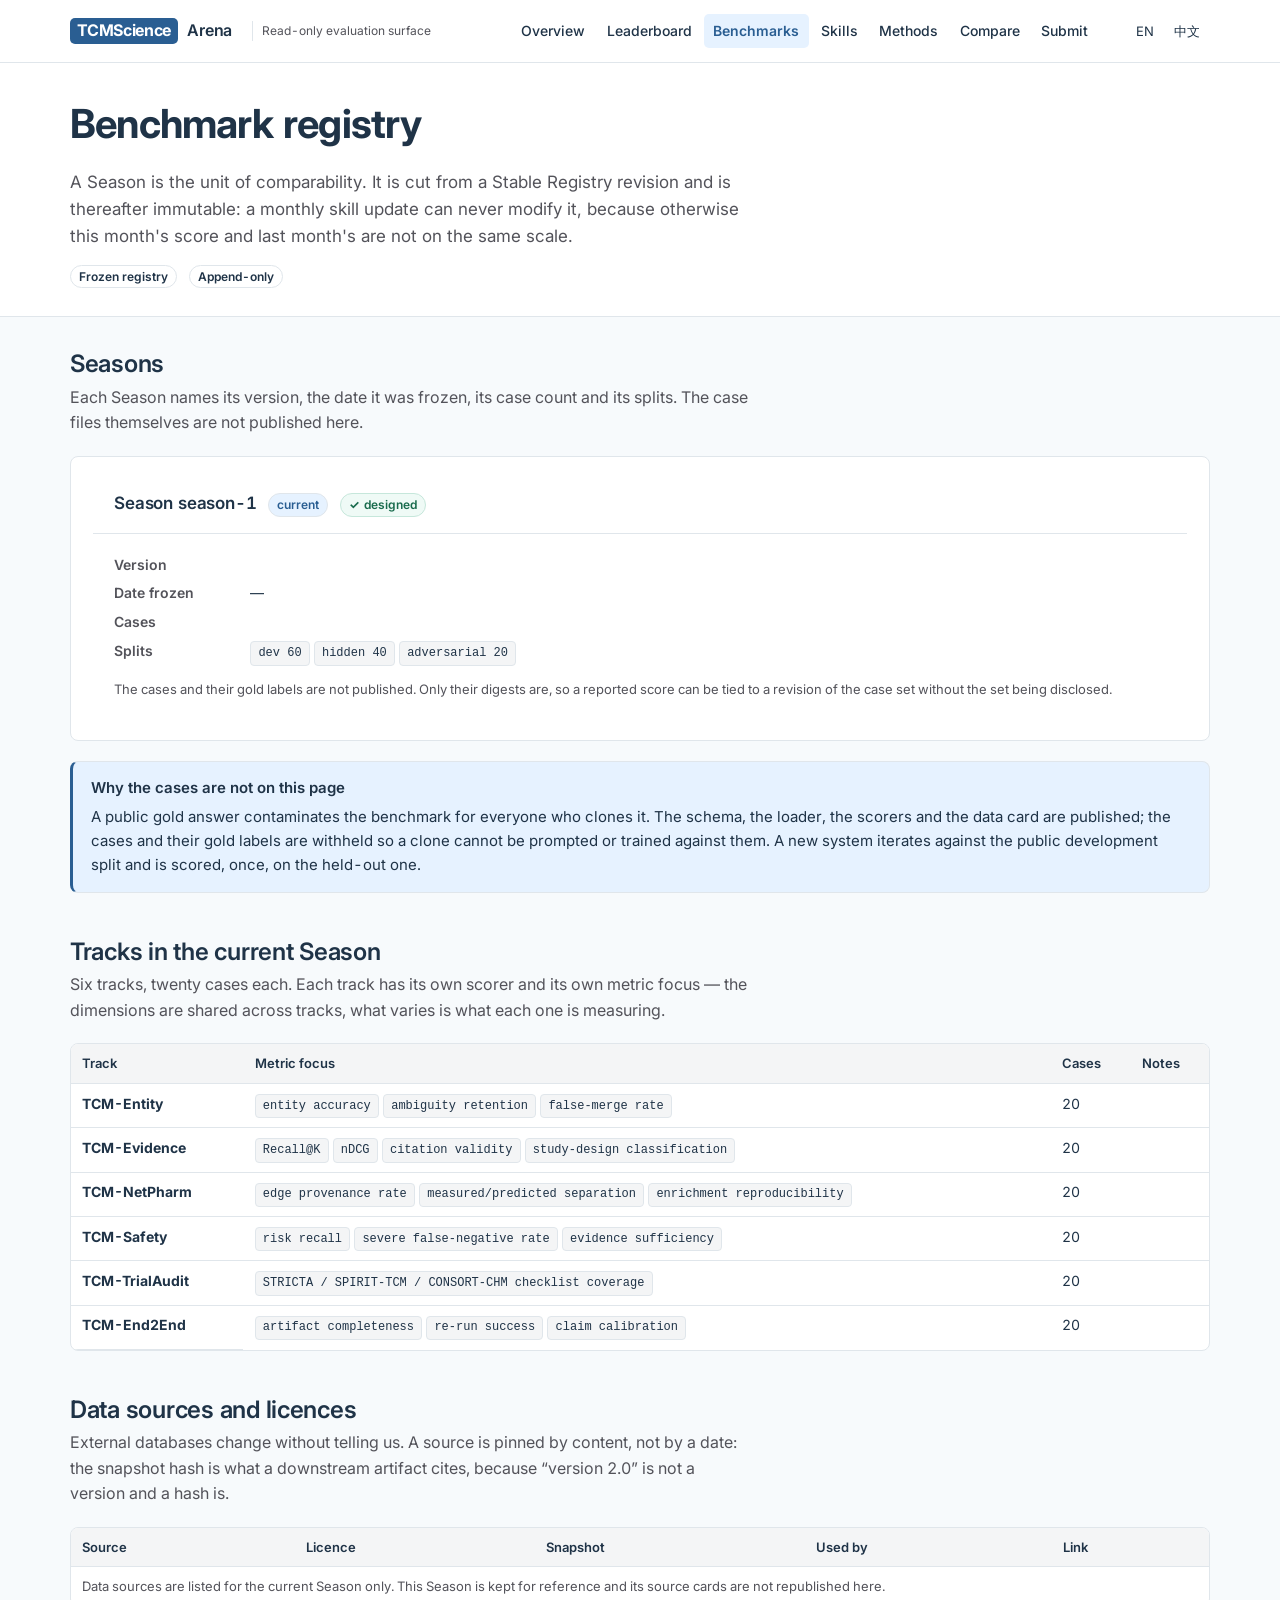
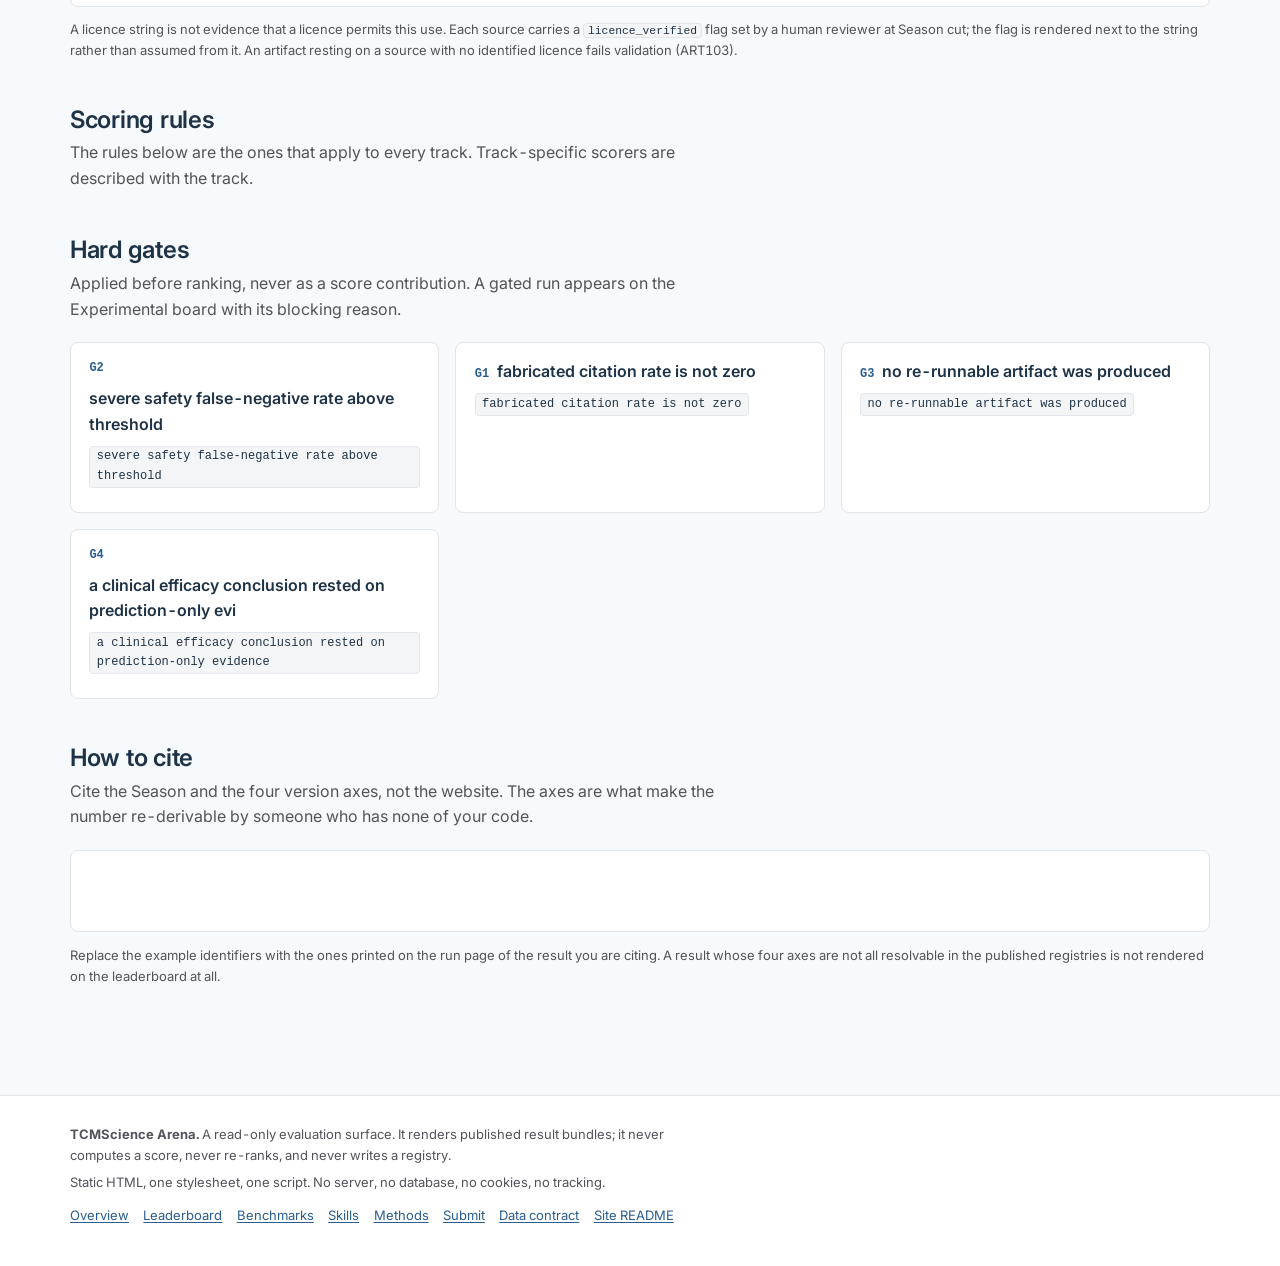
==== commit 3f625292: "Add bilingual EN/中文 support, a plain-language guide, and Arena data fixes A non-specialist reader op" ====
--- a/arena/web/benchmarks.html
+++ b/arena/web/benchmarks.html
@@ -1,5 +1,5 @@
 <!DOCTYPE html>
-<html lang="en">
+<html lang="en" data-lang="en">
 <head>
 <meta charset="utf-8">
 <meta name="viewport" content="width=device-width, initial-scale=1">
@@ -19,17 +19,21 @@
       <span class="brand__mark">TCMScience</span>
       <span class="brand__name">Arena</span>
     </a>
-    <span class="brand__sub">Read-only evaluation surface</span>
+    <span class="brand__sub"><span data-en>Read-only evaluation surface</span><span data-zh>只读评测平台</span></span>
     <nav class="nav" aria-label="Primary">
       <ul class="nav__list">
-        <li><a class="nav__link" href="index.html">Overview</a></li>
-        <li><a class="nav__link" href="leaderboard.html">Leaderboard</a></li>
-        <li><a class="nav__link" href="benchmarks.html" aria-current="page">Benchmarks</a></li>
-        <li><a class="nav__link" href="skills.html">Skills</a></li>
-        <li><a class="nav__link" href="methods.html">Methods</a></li>
-        <li><a class="nav__link" href="compare.html">Compare</a></li>
-        <li><a class="nav__link" href="submit.html">Submit</a></li>
+        <li><a class="nav__link" href="index.html"><span data-en>Overview</span><span data-zh>总览</span></a></li>
+        <li><a class="nav__link" href="leaderboard.html"><span data-en>Leaderboard</span><span data-zh>排行榜</span></a></li>
+        <li><a class="nav__link" href="benchmarks.html" aria-current="page"><span data-en>Benchmarks</span><span data-zh>基准</span></a></li>
+        <li><a class="nav__link" href="skills.html"><span data-en>Skills</span><span data-zh>技能</span></a></li>
+        <li><a class="nav__link" href="methods.html"><span data-en>Methods</span><span data-zh>方法</span></a></li>
+        <li><a class="nav__link" href="compare.html"><span data-en>Compare</span><span data-zh>对比</span></a></li>
+        <li><a class="nav__link" href="submit.html"><span data-en>Submit</span><span data-zh>提交</span></a></li>
       </ul>
+      <div class="lang-switch" role="group" aria-label="Language / 语言">
+          <button type="button" data-lang="en" aria-pressed="true">EN</button>
+          <button type="button" data-lang="zh" aria-pressed="false">中文</button>
+        </div>
     </nav>
   </div>
 </header>
@@ -39,7 +43,7 @@
 <main id="main">
   <div class="page-head">
     <div class="wrap">
-      <h1>Benchmark registry</h1>
+      <h1><span data-en>Benchmark registry</span><span data-zh>基准注册表</span></h1>
       <p class="page-head__lede">
         A Season is the unit of comparability. It is cut from a Stable Registry revision and is
         thereafter immutable: a monthly skill update can never modify it, because otherwise this
@@ -83,8 +87,8 @@
           <caption class="visually-hidden">Tracks, metric focus, case count and scoring notes</caption>
           <thead>
             <tr>
-              <th scope="col">Track</th>
-              <th scope="col">Metric focus</th>
+              <th scope="col"><span data-en>Track</span><span data-zh>赛道</span></th>
+              <th scope="col"><span data-en>Metric focus</span><span data-zh>核心指标</span></th>
               <th scope="col" class="col-num">Cases</th>
               <th scope="col">Notes</th>
             </tr>
--- a/arena/web/assets/style.css
+++ b/arena/web/assets/style.css
@@ -164,8 +164,19 @@
   border-left: 1px solid hsl(var(--border)); padding-left: 0.55rem;
 }
 
-.nav { margin-left: auto; }
-.nav__list { display: flex; flex-wrap: wrap; gap: 0.15rem; list-style: none; margin: 0; padding: 0; }
+/* A flex row so the language switch sits beside the links rather than
+ * wrapping under them. */
+.nav { margin-left: auto; display: flex; align-items: center; gap: 0.75rem;
+       flex-wrap: wrap; justify-content: flex-end; }
+.nav__list {
+  display: flex;
+  flex-wrap: wrap;
+  align-items: center;
+  gap: 0.15rem;
+  list-style: none;
+  margin: 0;
+  padding: 0;
+}
 .nav__list li { margin: 0; }
 .nav__link {
   display: block; padding: 0.35rem 0.6rem; border-radius: 5px;
@@ -620,7 +631,11 @@
 @media (max-width: 780px) {
   .site-header__inner { gap: 0.5rem; }
   .nav { margin-left: 0; width: 100%; }
-  .nav__list { gap: 0.1rem; }
+  .nav__list {
+  display: flex;
+  flex-wrap: wrap;
+  align-items: center;
+  gap: 0.25rem 1rem; gap: 0.1rem; }
   .brand__sub { display: none; }
   .compare-grid, .compare-pair { grid-template-columns: 1fr; }
   .kv { grid-template-columns: 1fr; gap: 0.1rem 0; }
@@ -639,3 +654,70 @@
   .table-scroll { overflow: visible; border-color: #999; }
   a { color: inherit; }
 }
+
+/* ---------------------------------------------------------------------------
+ * Bilingual: English / 中文
+ *
+ * The switch is an attribute on <html>, not a script in each element. Every
+ * translatable node carries `data-en` and `data-zh`; CSS decides which shows.
+ * That means a page renders in the right language before any JavaScript runs
+ * — so the text is readable if the script fails, and there is no flash of the
+ * wrong language on load.
+ * --------------------------------------------------------------------------- */
+[data-lang="en"] [data-zh] { display: none; }
+[data-lang="zh"] [data-en] { display: none; }
+
+/* Inline variant for a phrase inside a sentence, so hiding it does not break
+ * the line box. */
+[data-lang="en"] span[data-zh],
+[data-lang="zh"] span[data-en] { display: none; }
+
+.lang-switch {
+  display: inline-flex;
+  gap: 0;
+  border: 1px solid var(--border);
+  border-radius: var(--radius);
+  overflow: hidden;
+  /* Sits inside the nav row rather than wrapping below it. `align-self` on a
+   * flex nav keeps it on the same line as the links at every width. */
+  margin-left: 1rem;
+  align-self: center;
+  flex: 0 0 auto;
+}
+.lang-switch button {
+  font: inherit;
+  font-size: 0.8125rem;
+  padding: 0.25rem 0.625rem;
+  border: 0;
+  background: var(--card);
+  color: var(--muted-foreground-strong, var(--muted-foreground));
+  cursor: pointer;
+}
+.lang-switch button[aria-pressed="true"] {
+  background: var(--primary);
+  color: var(--primary-foreground);
+}
+.lang-switch button:hover:not([aria-pressed="true"]) { background: var(--accent); }
+
+/* A short lead paragraph for readers who are not going to read the long one. */
+.lead {
+  font-size: 1.0625rem;
+  line-height: 1.7;
+  max-width: 68ch;
+  color: var(--foreground);
+}
+.lead--zh { font-size: 1.125rem; line-height: 1.9; }
+
+/* The "how to read this page" box. Non-specialist readers need it; specialists
+ * can skip it. */
+.howto {
+  background: var(--accent);
+  border: 1px solid var(--border);
+  border-radius: var(--radius);
+  padding: 1.125rem 1.25rem;
+  margin: 1.5rem 0;
+  max-width: 78ch;
+}
+.howto h2 { margin: 0 0 0.5rem; font-size: 1rem; }
+.howto ol, .howto ul { margin: 0.5rem 0 0; padding-left: 1.25rem; }
+.howto li { margin: 0.375rem 0; line-height: 1.65; }
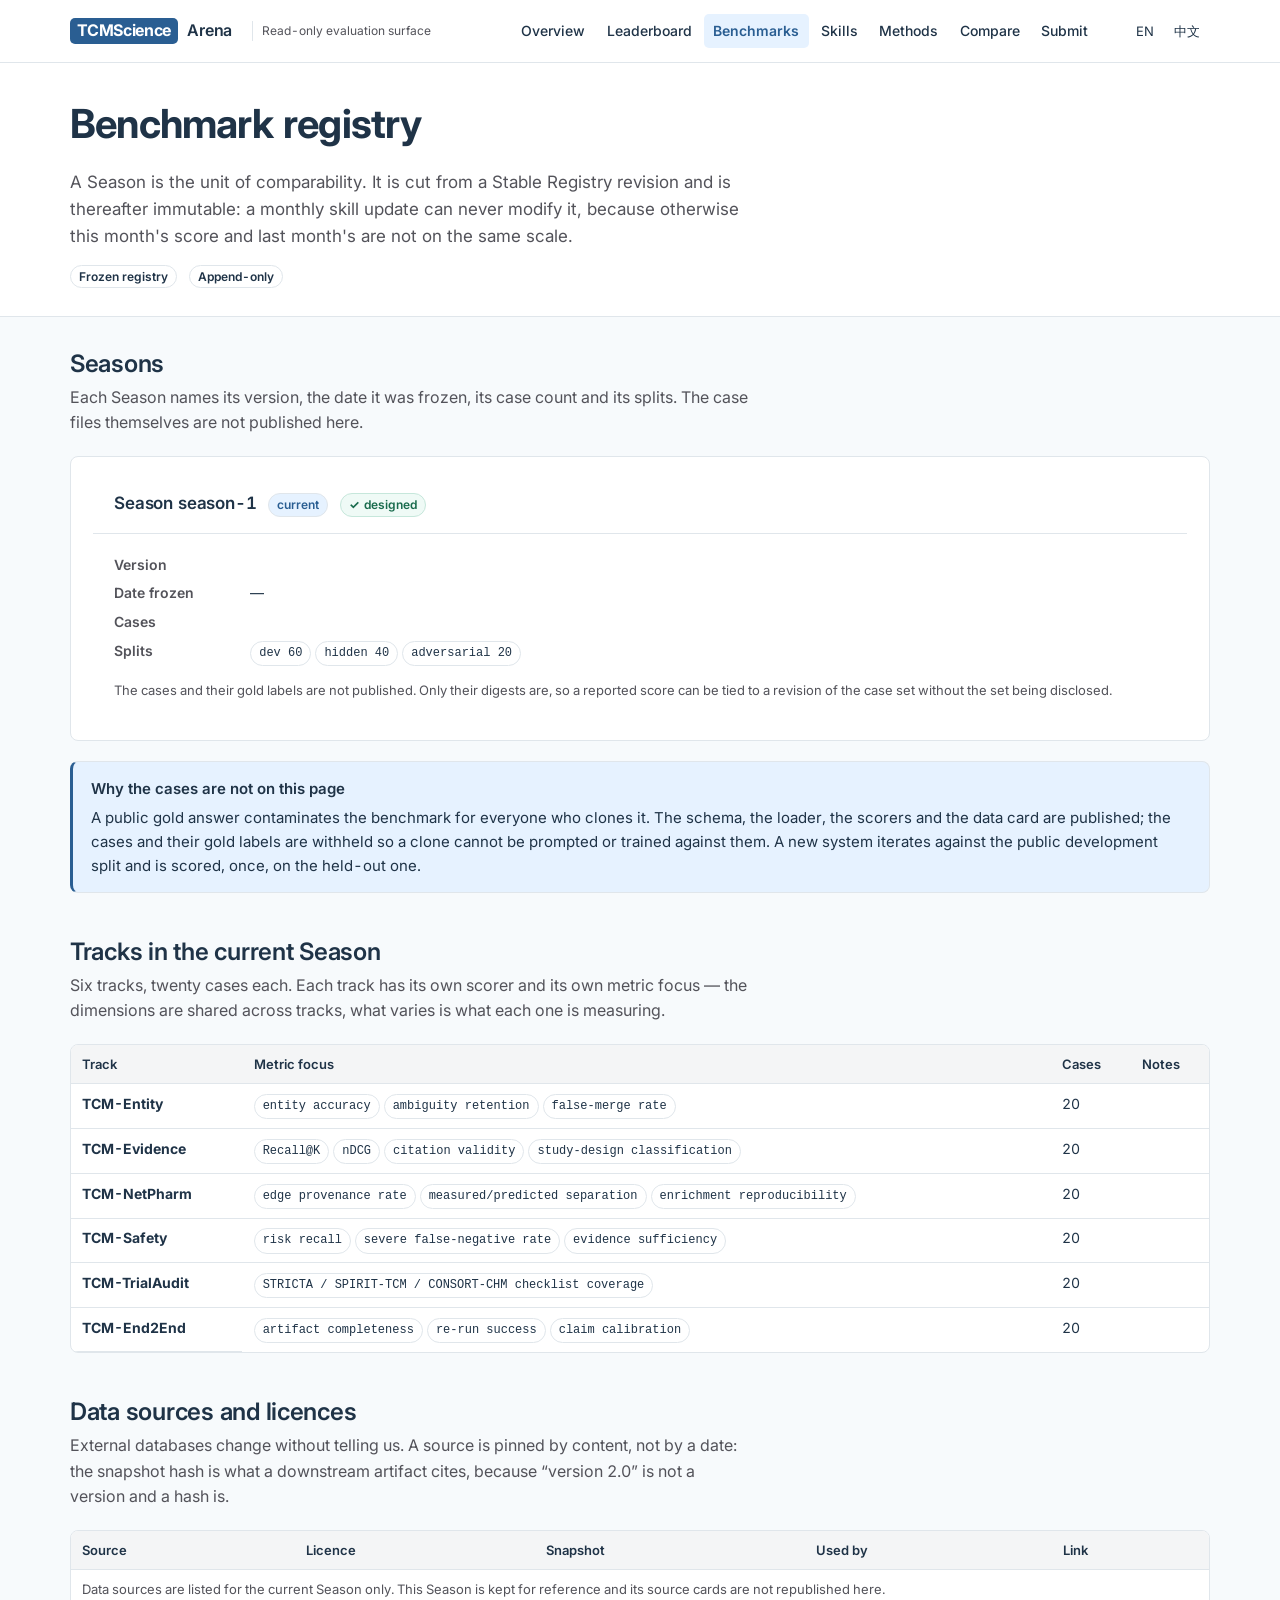
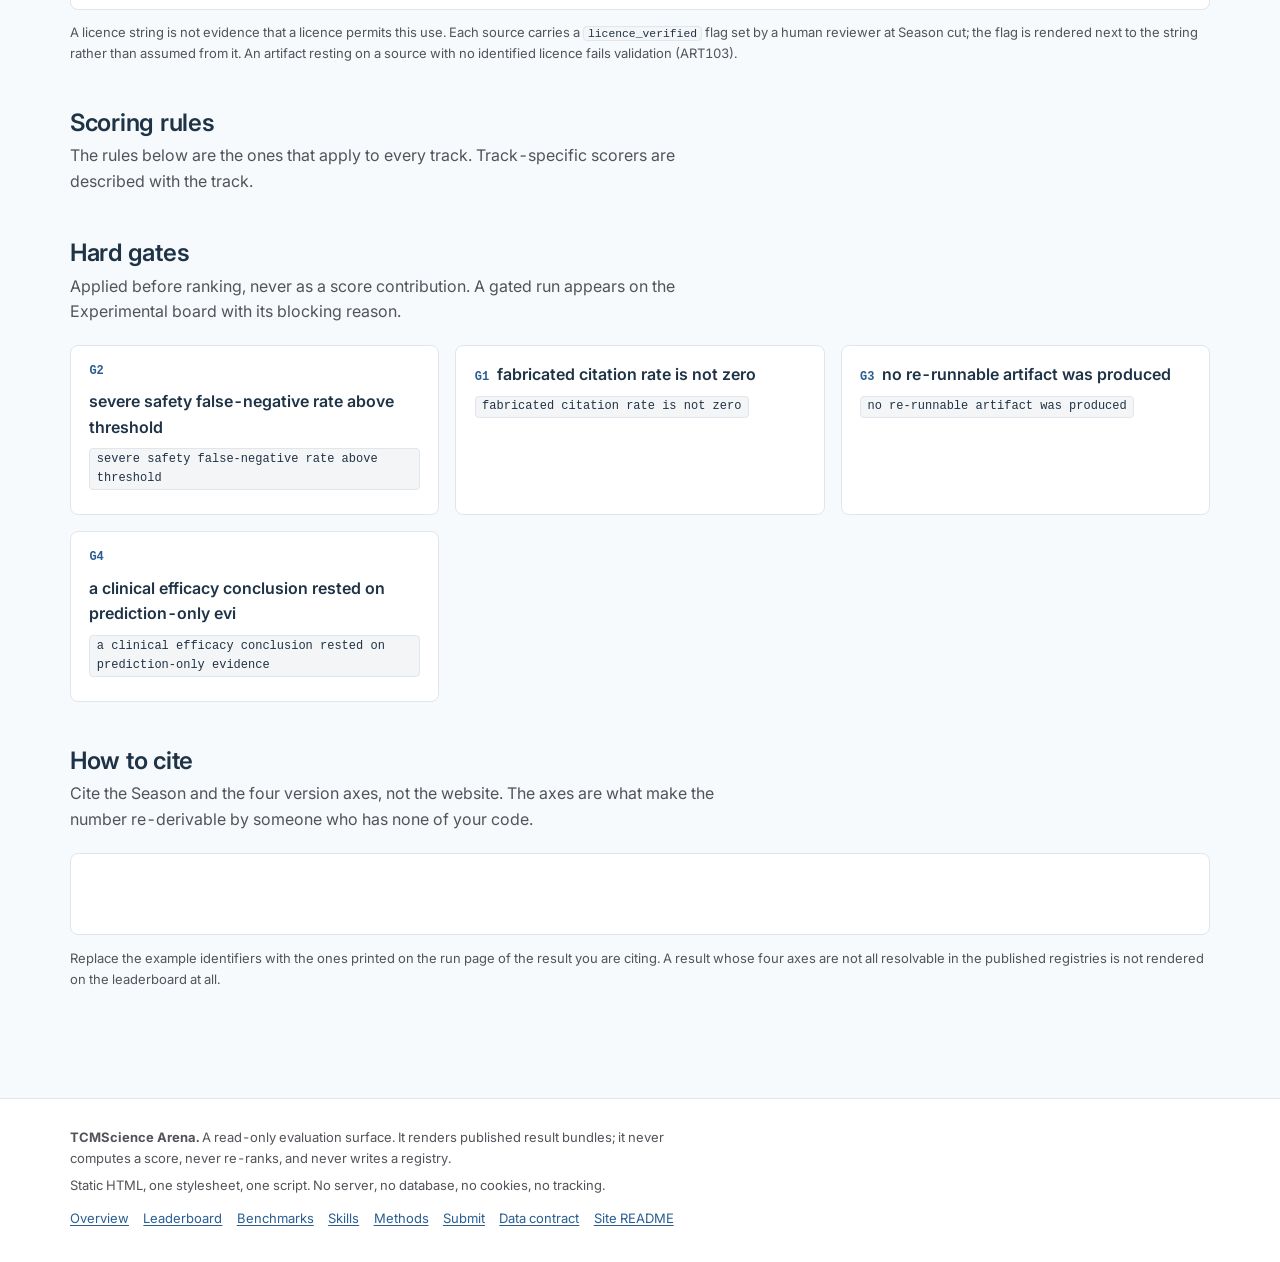
==== commit 16afe456: "Integrate full skill detail into the site, and extend bilingual coverage The skills page listed *whi" ====
--- a/arena/web/benchmarks.html
+++ b/arena/web/benchmarks.html
@@ -77,7 +77,7 @@
     </section>
 
     <section class="section" aria-labelledby="tracks-h">
-      <h2 id="tracks-h">Tracks in the current Season</h2>
+      <h2 id="tracks-h"><span data-en>Tracks in the current Season</span><span data-zh>当季赛道</span></h2>
       <p class="section__lede">
         Six tracks, twenty cases each. Each track has its own scorer and its own metric focus —
         the dimensions are shared across tracks, what varies is what each one is measuring.
@@ -110,8 +110,8 @@
           <caption class="visually-hidden">Data sources, licences, snapshot hashes and the tracks that use them</caption>
           <thead>
             <tr>
-              <th scope="col">Source</th>
-              <th scope="col">Licence</th>
+              <th scope="col"><span data-en>Source</span><span data-zh>来源</span></th>
+              <th scope="col"><span data-en>Licence</span><span data-zh>许可</span></th>
               <th scope="col">Snapshot</th>
               <th scope="col">Used by</th>
               <th scope="col">Link</th>
--- a/arena/web/assets/style.css
+++ b/arena/web/assets/style.css
@@ -721,3 +721,93 @@
 .howto h2 { margin: 0 0 0.5rem; font-size: 1rem; }
 .howto ol, .howto ul { margin: 0.5rem 0 0; padding-left: 1.25rem; }
 .howto li { margin: 0.375rem 0; line-height: 1.65; }
+
+/* ---------------------------------------------------------------------------
+ * Skill registry: the expandable detail row.
+ *
+ * The table answers "which skills exist"; this answers "what does it actually
+ * do". Collapsed by default so the list stays scannable.
+ * --------------------------------------------------------------------------- */
+.skill-toggle {
+  display: flex;
+  gap: 0.5rem;
+  align-items: baseline;
+  background: none;
+  border: 0;
+  padding: 0;
+  font: inherit;
+  font-weight: 600;
+  color: hsl(var(--foreground));
+  cursor: pointer;
+  text-align: left;
+}
+.skill-toggle:hover { color: hsl(var(--primary)); }
+.skill-toggle__glyph { color: hsl(var(--primary)); font-size: 0.75rem; }
+
+.skill-detail > td { background: hsl(var(--muted)); padding: 0; }
+.skill-detail__inner {
+  display: grid;
+  grid-template-columns: repeat(auto-fit, minmax(19rem, 1fr));
+  gap: 1.5rem;
+  padding: 1.25rem 1.5rem;
+  border-left: 3px solid hsl(var(--primary));
+}
+.skill-detail__col h4 {
+  margin: 0 0 0.5rem;
+  font-size: 0.8125rem;
+  text-transform: uppercase;
+  letter-spacing: 0.03em;
+  color: hsl(var(--muted-foreground-strong, var(--muted-foreground)));
+}
+.skill-detail__col h4:not(:first-child) { margin-top: 1.25rem; }
+.skill-detail__col p { margin: 0; line-height: 1.65; }
+
+.chip-list {
+  display: flex;
+  flex-wrap: wrap;
+  gap: 0.375rem;
+  list-style: none;
+  margin: 0;
+  padding: 0;
+}
+.chip {
+  font-size: 0.75rem;
+  font-family: ui-monospace, SFMono-Regular, Menlo, monospace;
+  background: hsl(var(--card));
+  border: 1px solid hsl(var(--border));
+  border-radius: 999px;
+  padding: 0.125rem 0.5rem;
+}
+
+pre.code {
+  background: hsl(var(--card));
+  border: 1px solid hsl(var(--border));
+  border-radius: var(--radius);
+  padding: 0.75rem;
+  font-size: 0.75rem;
+  line-height: 1.6;
+  overflow-x: auto;
+  margin: 0 0 0.5rem;
+  white-space: pre-wrap;
+  word-break: break-all;
+}
+
+.skill-doc summary {
+  cursor: pointer;
+  font-size: 0.875rem;
+  color: hsl(var(--primary));
+  font-weight: 500;
+}
+.skill-doc__body {
+  margin: 0.75rem 0 0;
+  max-height: 22rem;
+  overflow-y: auto;
+  background: hsl(var(--card));
+  border: 1px solid hsl(var(--border));
+  border-radius: var(--radius);
+  padding: 0.875rem;
+  font-size: 0.75rem;
+  line-height: 1.6;
+  white-space: pre-wrap;
+  font-family: ui-monospace, SFMono-Regular, Menlo, monospace;
+}
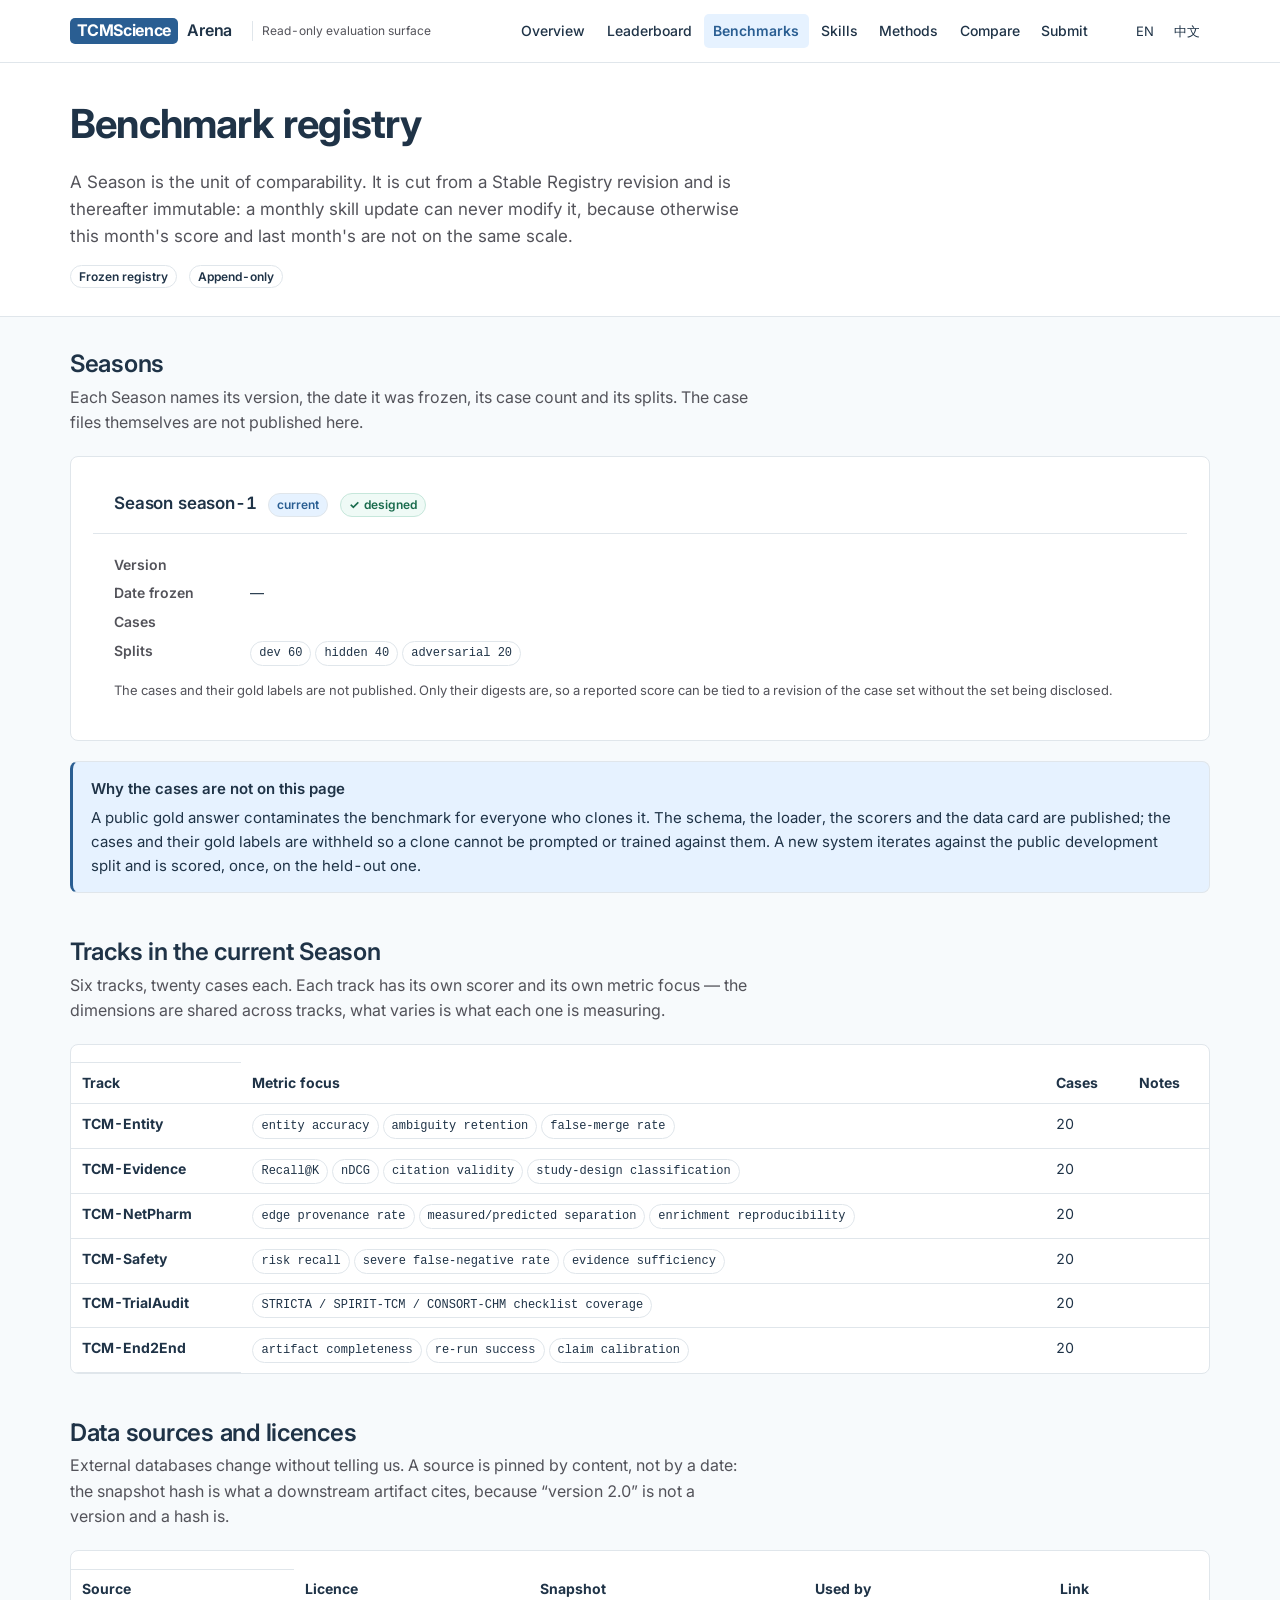
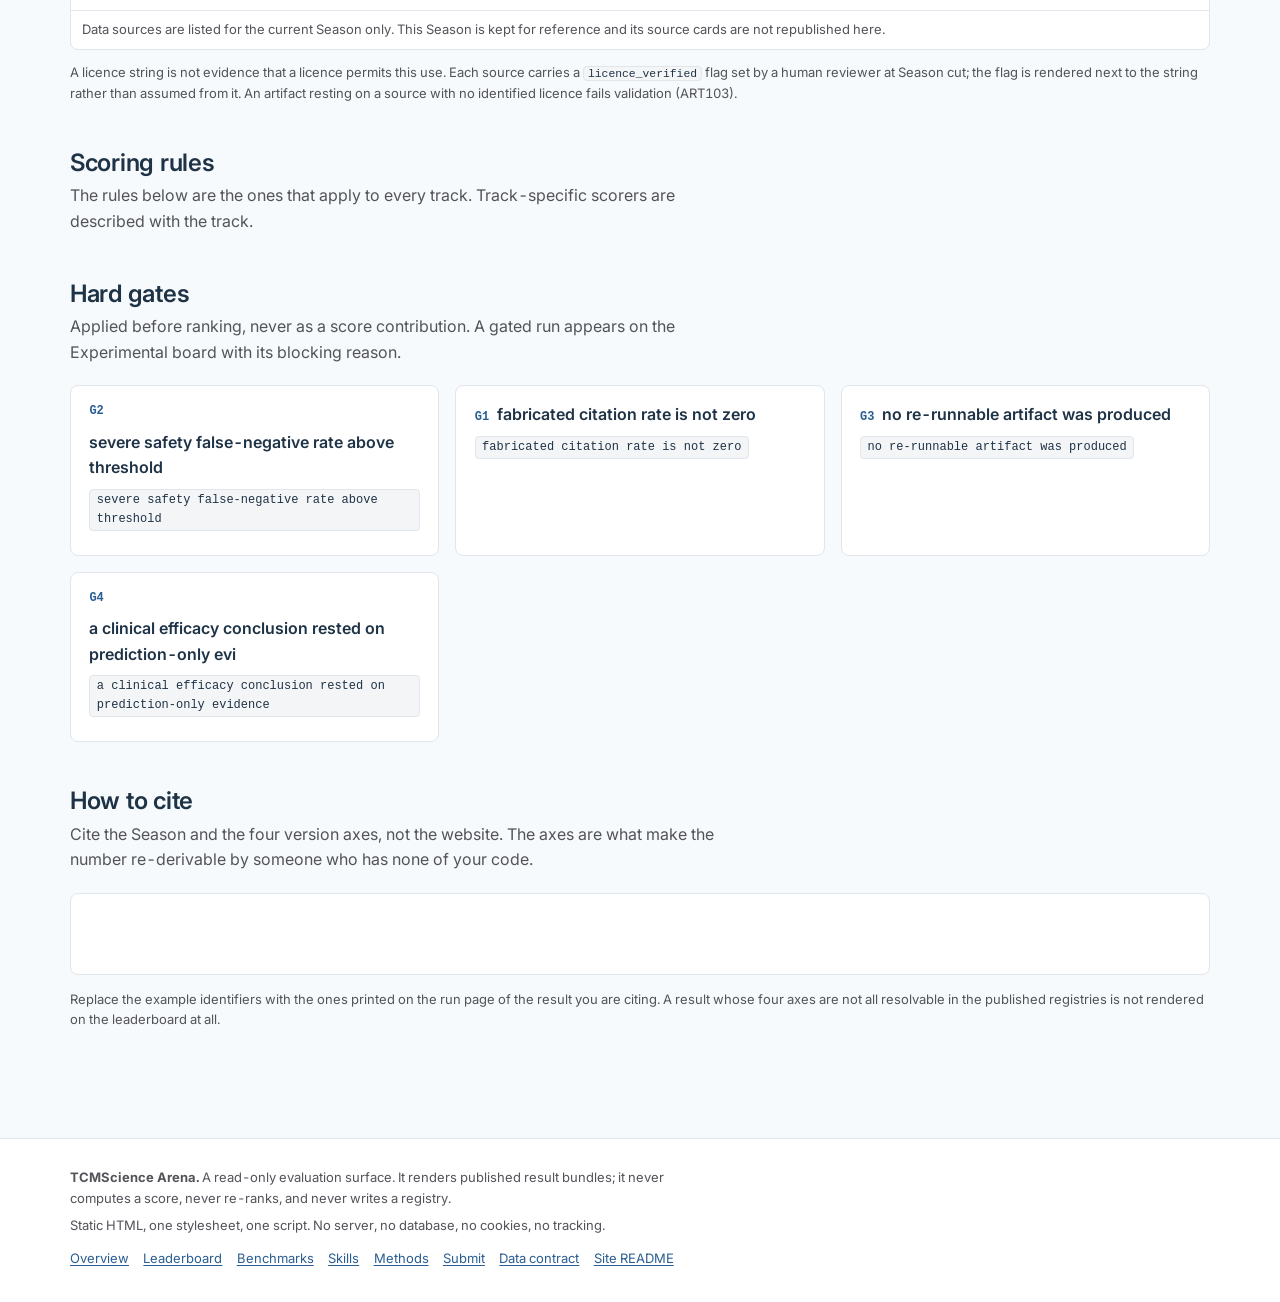
==== commit 14daa7e3: "Bilingual throughout, plus two promised files that did not exist Every Markdown document in the repo" ====
--- a/arena/web/benchmarks.html
+++ b/arena/web/benchmarks.html
@@ -11,7 +11,7 @@
 <link rel="stylesheet" href="assets/style.css">
 </head>
 <body data-page="benchmarks">
-<a class="skip-link" href="#main">Skip to content</a>
+<a class="skip-link" href="#main"><span data-en>Skip to content</span><span data-zh>跳到正文</span></a>
 
 <header class="site-header">
   <div class="wrap site-header__inner">
@@ -44,14 +44,14 @@
   <div class="page-head">
     <div class="wrap">
       <h1><span data-en>Benchmark registry</span><span data-zh>基准注册表</span></h1>
-      <p class="page-head__lede">
+      <p class="page-head__lede"><span data-en>
         A Season is the unit of comparability. It is cut from a Stable Registry revision and is
         thereafter immutable: a monthly skill update can never modify it, because otherwise this
         month's score and last month's are not on the same scale.
-      </p>
+      </span><span data-zh>赛季（Season）是比较性的单位。它从某个稳定注册表（Stable Registry）修订版中切出，此后不可更改：月度技能更新永远不能改动它，否则本月与上月的分数就不在同一把尺子上。</span></p>
       <p class="page-head__meta">
-        <span class="badge badge--plain">Frozen registry</span>
-        <span class="badge badge--plain">Append-only</span>
+        <span class="badge badge--plain"><span data-en>Frozen registry</span><span data-zh>冻结注册表</span></span>
+        <span class="badge badge--plain"><span data-en>Append-only</span><span data-zh>只追加</span></span>
       </p>
     </div>
   </div>
@@ -59,38 +59,38 @@
   <div class="wrap" id="benchmarks">
 
     <section class="section" aria-labelledby="seasons-h">
-      <h2 id="seasons-h">Seasons</h2>
-      <p class="section__lede">
+      <h2 id="seasons-h"><span data-en>Seasons</span><span data-zh>赛季</span></h2>
+      <p class="section__lede"><span data-en>
         Each Season names its version, the date it was frozen, its case count and its splits.
         The case files themselves are not published here.
-      </p>
+      </span><span data-zh>每个赛季写明自己的版本、冻结日期、题目数量与划分。题目文件本身不在这里发布。</span></p>
       <div class="grid grid--3" id="benchmark-seasons"></div>
       <div class="callout callout--info" style="margin-top:1.25rem">
-        <p class="callout__title">Why the cases are not on this page</p>
-        <p>
+        <p class="callout__title"><span data-en>Why the cases are not on this page</span><span data-zh>为什么题目不在本页</span></p>
+        <p><span data-en>
           A public gold answer contaminates the benchmark for everyone who clones it. The schema,
           the loader, the scorers and the data card are published; the cases and their gold labels
           are withheld so a clone cannot be prompted or trained against them. A new system
           iterates against the public development split and is scored, once, on the held-out one.
-        </p>
+        </span><span data-zh>公开的黄金答案，会污染每一个克隆它的人手中的基准。schema、加载器、评分器与数据卡是发布的；题目及其黄金标签被隐去，这样克隆者就无法针对它们做提示或训练。新系统对着公开的开发集迭代，只在留出集上被评分一次。</span></p>
       </div>
     </section>
 
     <section class="section" aria-labelledby="tracks-h">
       <h2 id="tracks-h"><span data-en>Tracks in the current Season</span><span data-zh>当季赛道</span></h2>
-      <p class="section__lede">
+      <p class="section__lede"><span data-en>
         Six tracks, twenty cases each. Each track has its own scorer and its own metric focus —
         the dimensions are shared across tracks, what varies is what each one is measuring.
-      </p>
+      </span><span data-zh>六条赛道，每条二十道题。每条赛道有自己的评分器和自己的指标重心——维度在各赛道之间共用，变化的是每一项在测量什么。</span></p>
       <div class="table-scroll" tabindex="0" role="region" aria-label="Tracks in the current Season">
         <table class="plain">
-          <caption class="visually-hidden">Tracks, metric focus, case count and scoring notes</caption>
-          <thead>
+          <caption class="visually-hidden"><span data-en>Tracks, metric focus, case count and scoring notes</span><span data-zh>赛道、核心指标、题目数量与评分说明</span></caption>
+          <th scope="col"ead>
             <tr>
               <th scope="col"><span data-en>Track</span><span data-zh>赛道</span></th>
               <th scope="col"><span data-en>Metric focus</span><span data-zh>核心指标</span></th>
-              <th scope="col" class="col-num">Cases</th>
-              <th scope="col">Notes</th>
+              <th scope="col" class="col-num"><span data-en>Cases</span><span data-zh>题目数</span></th>
+              <th scope="col"><span data-en>Notes</span><span data-zh>说明</span></th>
             </tr>
           </thead>
           <tbody id="benchmark-tracks"></tbody>
@@ -99,65 +99,65 @@
     </section>
 
     <section class="section" aria-labelledby="sources-h">
-      <h2 id="sources-h">Data sources and licences</h2>
-      <p class="section__lede">
+      <h2 id="sources-h"><span data-en>Data sources and licences</span><span data-zh>数据源与许可</span></h2>
+      <p class="section__lede"><span data-en>
         External databases change without telling us. A source is pinned by content, not by a
         date: the snapshot hash is what a downstream artifact cites, because “version 2.0” is not
         a version and a hash is.
-      </p>
+      </span><span data-zh>外部数据库不会通知我们就改变。来源是按内容钉住的，不是按日期：下游 artifact 引用的是快照哈希（snapshot hash），因为「2.0 版」不是一个版本，而哈希是。</span></p>
       <div class="table-scroll" tabindex="0" role="region" aria-label="Data sources and licences">
         <table class="plain">
-          <caption class="visually-hidden">Data sources, licences, snapshot hashes and the tracks that use them</caption>
-          <thead>
+          <caption class="visually-hidden"><span data-en>Data sources, licences, snapshot hashes and the tracks that use them</span><span data-zh>数据源、许可、快照哈希，以及使用它们的赛道</span></caption>
+          <th scope="col"ead>
             <tr>
               <th scope="col"><span data-en>Source</span><span data-zh>来源</span></th>
               <th scope="col"><span data-en>Licence</span><span data-zh>许可</span></th>
-              <th scope="col">Snapshot</th>
-              <th scope="col">Used by</th>
-              <th scope="col">Link</th>
+              <th scope="col"><span data-en>Snapshot</span><span data-zh>快照</span></th>
+              <th scope="col"><span data-en>Used by</span><span data-zh>使用者</span></th>
+              <th scope="col"><span data-en>Link</span><span data-zh>链接</span></th>
             </tr>
           </thead>
           <tbody id="benchmark-sources"></tbody>
         </table>
       </div>
-      <p class="small muted" style="margin-top:0.75rem">
+      <p class="small muted" style="margin-top:0.75rem"><span data-en>
         A licence string is not evidence that a licence permits this use. Each source carries a
         <code>licence_verified</code> flag set by a human reviewer at Season cut; the flag is
         rendered next to the string rather than assumed from it. An artifact resting on a source
         with no identified licence fails validation (ART103).
-      </p>
+      </span><span data-zh>一个许可字符串，不等于该许可允许这种用法。每个来源带一个 <code>licence_verified</code> 标记，由人类审阅者在赛季切出时设置；该标记与字符串并排渲染，而不是由字符串假定而来。一个建立在未标明许可的来源之上的 artifact，验证不通过（ART103）。</span></p>
     </section>
 
     <section class="section" aria-labelledby="rules-h">
-      <h2 id="rules-h">Scoring rules</h2>
-      <p class="section__lede">
+      <h2 id="rules-h"><span data-en>Scoring rules</span><span data-zh>评分规则</span></h2>
+      <p class="section__lede"><span data-en>
         The rules below are the ones that apply to every track. Track-specific scorers are
         described with the track.
-      </p>
+      </span><span data-zh>下列规则适用于每一条赛道。赛道专属的评分器随赛道一同说明。</span></p>
       <div id="benchmark-rules"></div>
     </section>
 
     <section class="section" aria-labelledby="gates-b-h">
-      <h2 id="gates-b-h">Hard gates</h2>
-      <p class="section__lede">
+      <h2 id="gates-b-h"><span data-en>Hard gates</span><span data-zh>硬门槛</span></h2>
+      <p class="section__lede"><span data-en>
         Applied before ranking, never as a score contribution. A gated run appears on the
         Experimental board with its blocking reason.
-      </p>
+      </span><span data-zh>在排名之前施加，绝不作为分数贡献。被门槛拦下的运行，会连同拦截原因出现在实验榜上。</span></p>
       <div class="grid grid--2" id="benchmark-gates"></div>
     </section>
 
     <section class="section" aria-labelledby="cite-h">
-      <h2 id="cite-h">How to cite</h2>
-      <p class="section__lede">
+      <h2 id="cite-h"><span data-en>How to cite</span><span data-zh>如何引用</span></h2>
+      <p class="section__lede"><span data-en>
         Cite the Season and the four version axes, not the website. The axes are what make the
         number re-derivable by someone who has none of your code.
-      </p>
+      </span><span data-zh>引用赛季与四条版本轴，而不是引用这个网站。正是这四条轴，让一个手里没有你任何代码的人也能重新推导出这个数字。</span></p>
       <div class="card"><div class="card__body" id="benchmark-citation"></div></div>
-      <p class="small muted" style="margin-top:0.85rem">
+      <p class="small muted" style="margin-top:0.85rem"><span data-en>
         Replace the example identifiers with the ones printed on the run page of the result you
         are citing. A result whose four axes are not all resolvable in the published registries is
         not rendered on the leaderboard at all.
-      </p>
+      </span><span data-zh>把示例标识符替换成你所引用结果的运行页上印出的那些。一个四条轴不能全部在已发布注册表中解析出来的结果，根本不会在排行榜上渲染。</span></p>
     </section>
 
   </div>
@@ -165,22 +165,22 @@
 
 <footer class="site-footer">
   <div class="wrap">
-    <p>
+    <p><span data-en>
       <strong>TCMScience Arena.</strong> A read-only evaluation surface. It renders published
       result bundles; it never computes a score, never re-ranks, and never writes a registry.
-    </p>
+    </span><span data-zh>只读评测平台。它渲染已发布的结果包；从不计算分数、从不重新排名、也从不向任何注册表写入。</span></p>
     <p>
-      Static HTML, one stylesheet, one script. No server, no database, no cookies, no tracking.
+      <span data-en>Static HTML, one stylesheet, one script. No server, no database, no cookies, no tracking.</span><span data-zh>纯静态 HTML，一个样式表、一个脚本。无服务器、无数据库、无 Cookie、无追踪。</span>
     </p>
     <ul class="site-footer__links">
-      <li><a href="index.html">Overview</a></li>
-      <li><a href="leaderboard.html">Leaderboard</a></li>
-      <li><a href="benchmarks.html">Benchmarks</a></li>
-      <li><a href="skills.html">Skills</a></li>
-      <li><a href="methods.html">Methods</a></li>
-      <li><a href="submit.html">Submit</a></li>
-      <li><a href="data/README.md">Data contract</a></li>
-      <li><a href="README.md">Site README</a></li>
+      <li><a href="index.html"><span data-en>Overview</span><span data-zh>总览</span></a></li>
+      <li><a href="leaderboard.html"><span data-en>Leaderboard</span><span data-zh>排行榜</span></a></li>
+      <li><a href="benchmarks.html"><span data-en>Benchmarks</span><span data-zh>基准</span></a></li>
+      <li><a href="skills.html"><span data-en>Skills</span><span data-zh>技能</span></a></li>
+      <li><a href="methods.html"><span data-en>Methods</span><span data-zh>方法</span></a></li>
+      <li><a href="submit.html"><span data-en>Submit</span><span data-zh>提交</span></a></li>
+      <li><a href="data/README.md"><span data-en>Data contract</span><span data-zh>数据契约</span></a></li>
+      <li><a href="README.md"><span data-en>Site README</span><span data-zh>站点 README</span></a></li>
     </ul>
   </div>
 </footer>
--- a/arena/web/assets/style.css
+++ b/arena/web/assets/style.css
@@ -811,3 +811,26 @@
   white-space: pre-wrap;
   font-family: ui-monospace, SFMono-Regular, Menlo, monospace;
 }
+
+/* Authors list on the overview page. */
+.author-list {
+  list-style: none;
+  margin: 0;
+  padding: 0;
+}
+.author-list li {
+  padding: 0.5rem 0;
+  border-bottom: 1px solid hsl(var(--border));
+  line-height: 1.7;
+}
+.author-list li:last-child { border-bottom: 0; }
+.author-list sup { color: hsl(var(--primary)); font-weight: 600; }
+
+/* Each affiliation on its own line under the author's name. */
+.author-aff {
+  font-size: 0.8125rem;
+  color: hsl(var(--muted-foreground-strong, var(--muted-foreground)));
+  margin-top: 0.125rem;
+  line-height: 1.5;
+}
+.author-list li { padding: 0.625rem 0; }
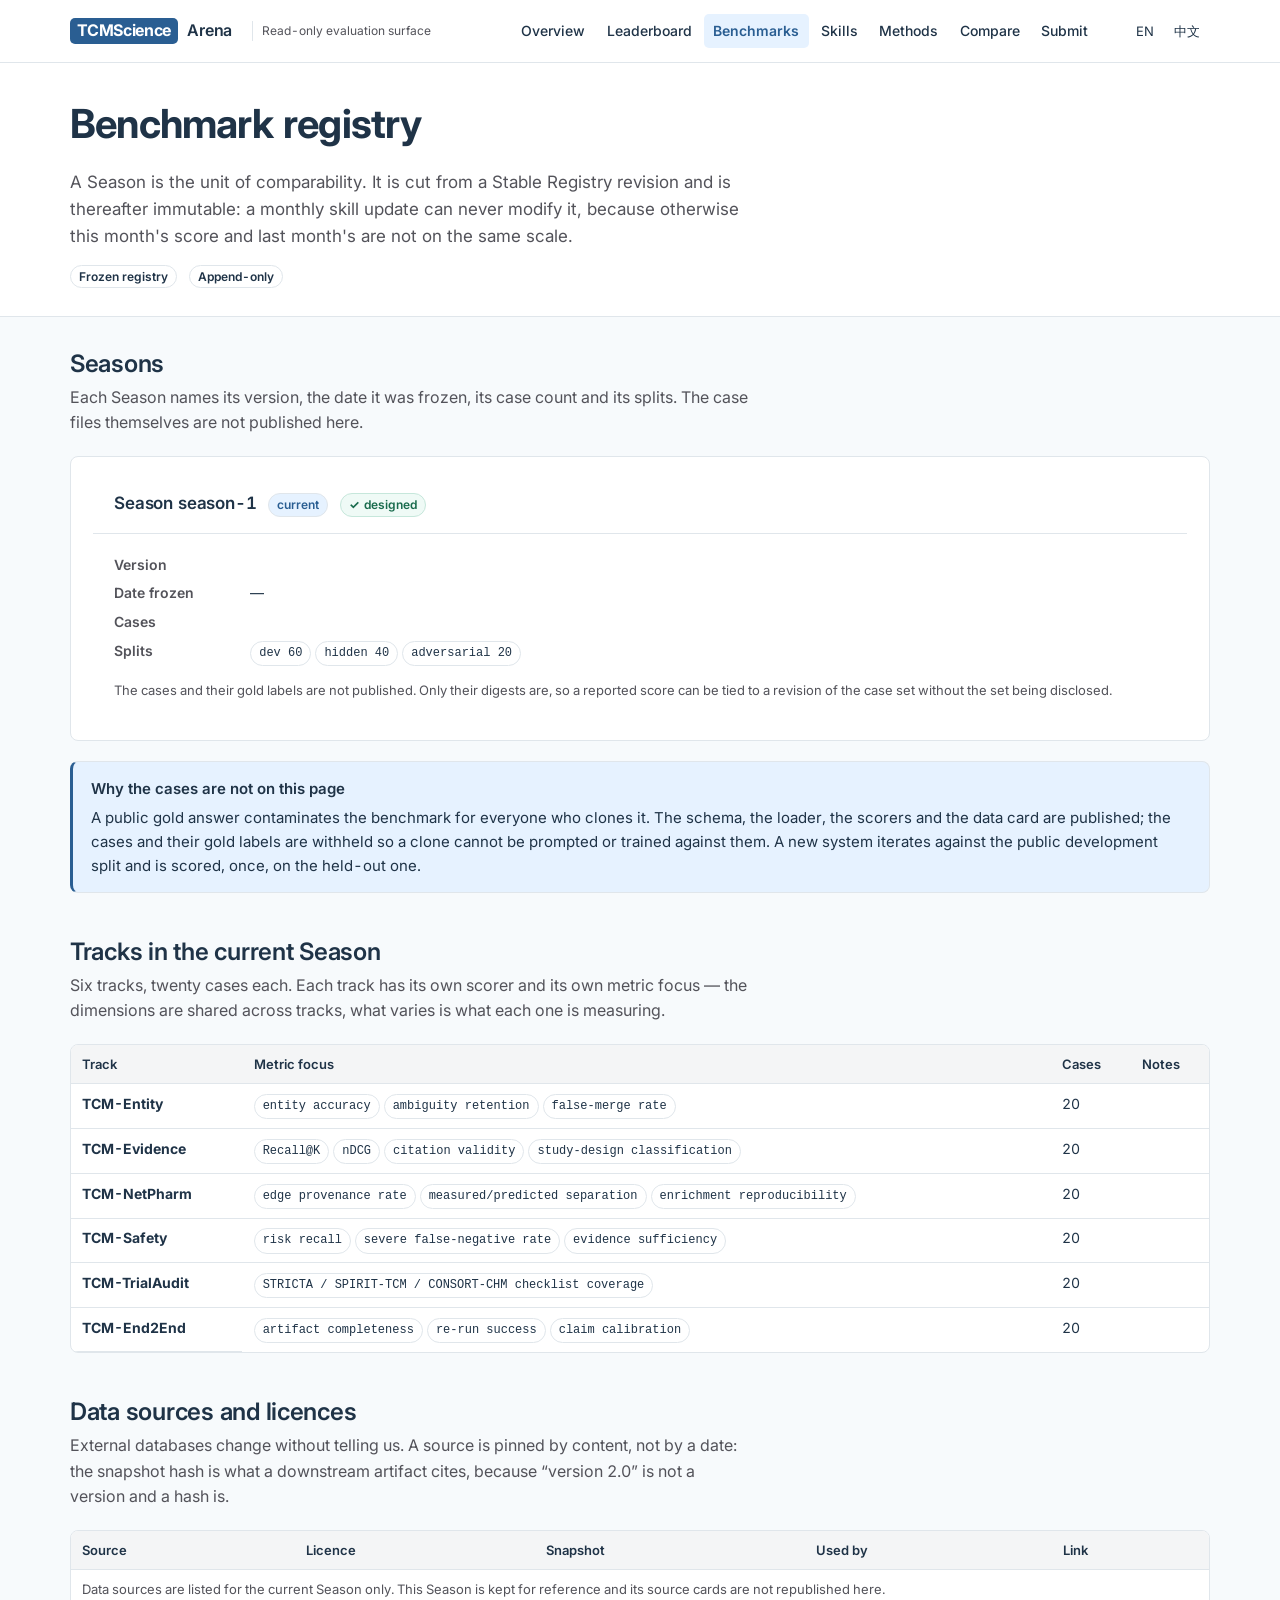
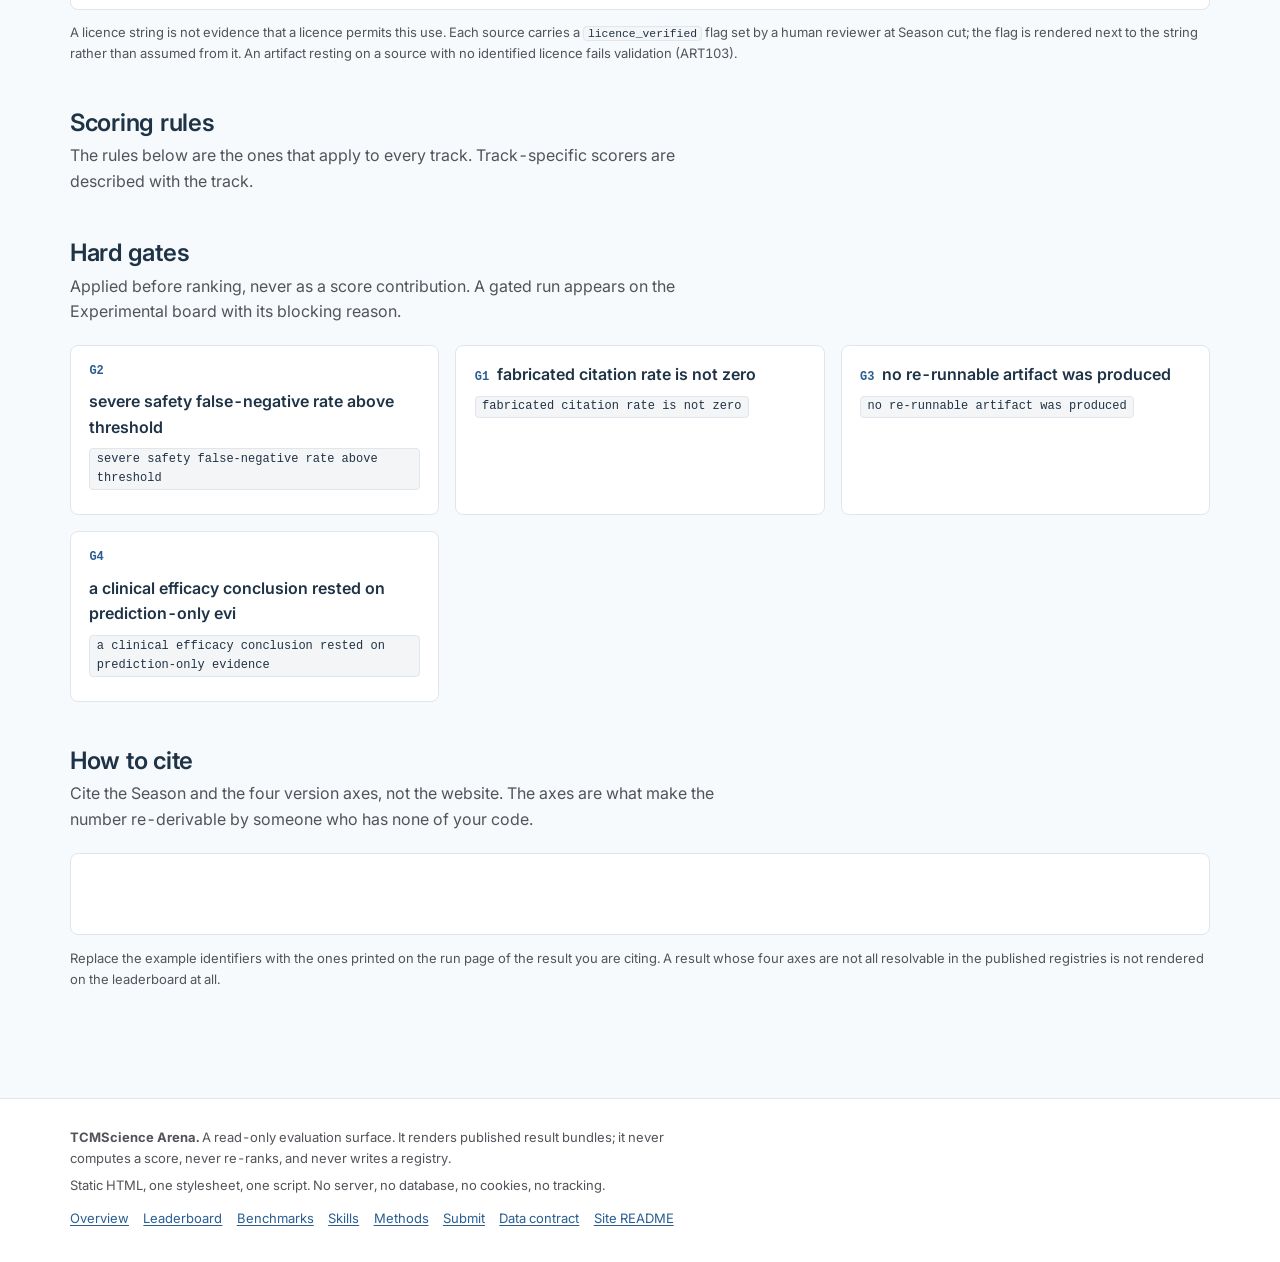
==== commit 9dd9f9c2: "Fix a broken table header I introduced, and finish the site translation **A regression of mine, caug" ====
--- a/arena/web/benchmarks.html
+++ b/arena/web/benchmarks.html
@@ -3,7 +3,7 @@
 <head>
 <meta charset="utf-8">
 <meta name="viewport" content="width=device-width, initial-scale=1">
-<title>Benchmark registry — TCMScience Arena</title>
+<title>Benchmark registry 基准注册表 — TCMScience Arena</title>
 <meta name="description" content="The frozen TCMScience benchmark registry: Seasons, dates frozen, tracks, data sources with licences, scoring rules and how to cite.">
 <link rel="preconnect" href="https://fonts.googleapis.com">
 <link rel="preconnect" href="https://fonts.gstatic.com" crossorigin>
@@ -85,7 +85,7 @@
       <div class="table-scroll" tabindex="0" role="region" aria-label="Tracks in the current Season">
         <table class="plain">
           <caption class="visually-hidden"><span data-en>Tracks, metric focus, case count and scoring notes</span><span data-zh>赛道、核心指标、题目数量与评分说明</span></caption>
-          <th scope="col"ead>
+          <thead>
             <tr>
               <th scope="col"><span data-en>Track</span><span data-zh>赛道</span></th>
               <th scope="col"><span data-en>Metric focus</span><span data-zh>核心指标</span></th>
@@ -108,7 +108,7 @@
       <div class="table-scroll" tabindex="0" role="region" aria-label="Data sources and licences">
         <table class="plain">
           <caption class="visually-hidden"><span data-en>Data sources, licences, snapshot hashes and the tracks that use them</span><span data-zh>数据源、许可、快照哈希，以及使用它们的赛道</span></caption>
-          <th scope="col"ead>
+          <thead>
             <tr>
               <th scope="col"><span data-en>Source</span><span data-zh>来源</span></th>
               <th scope="col"><span data-en>Licence</span><span data-zh>许可</span></th>
